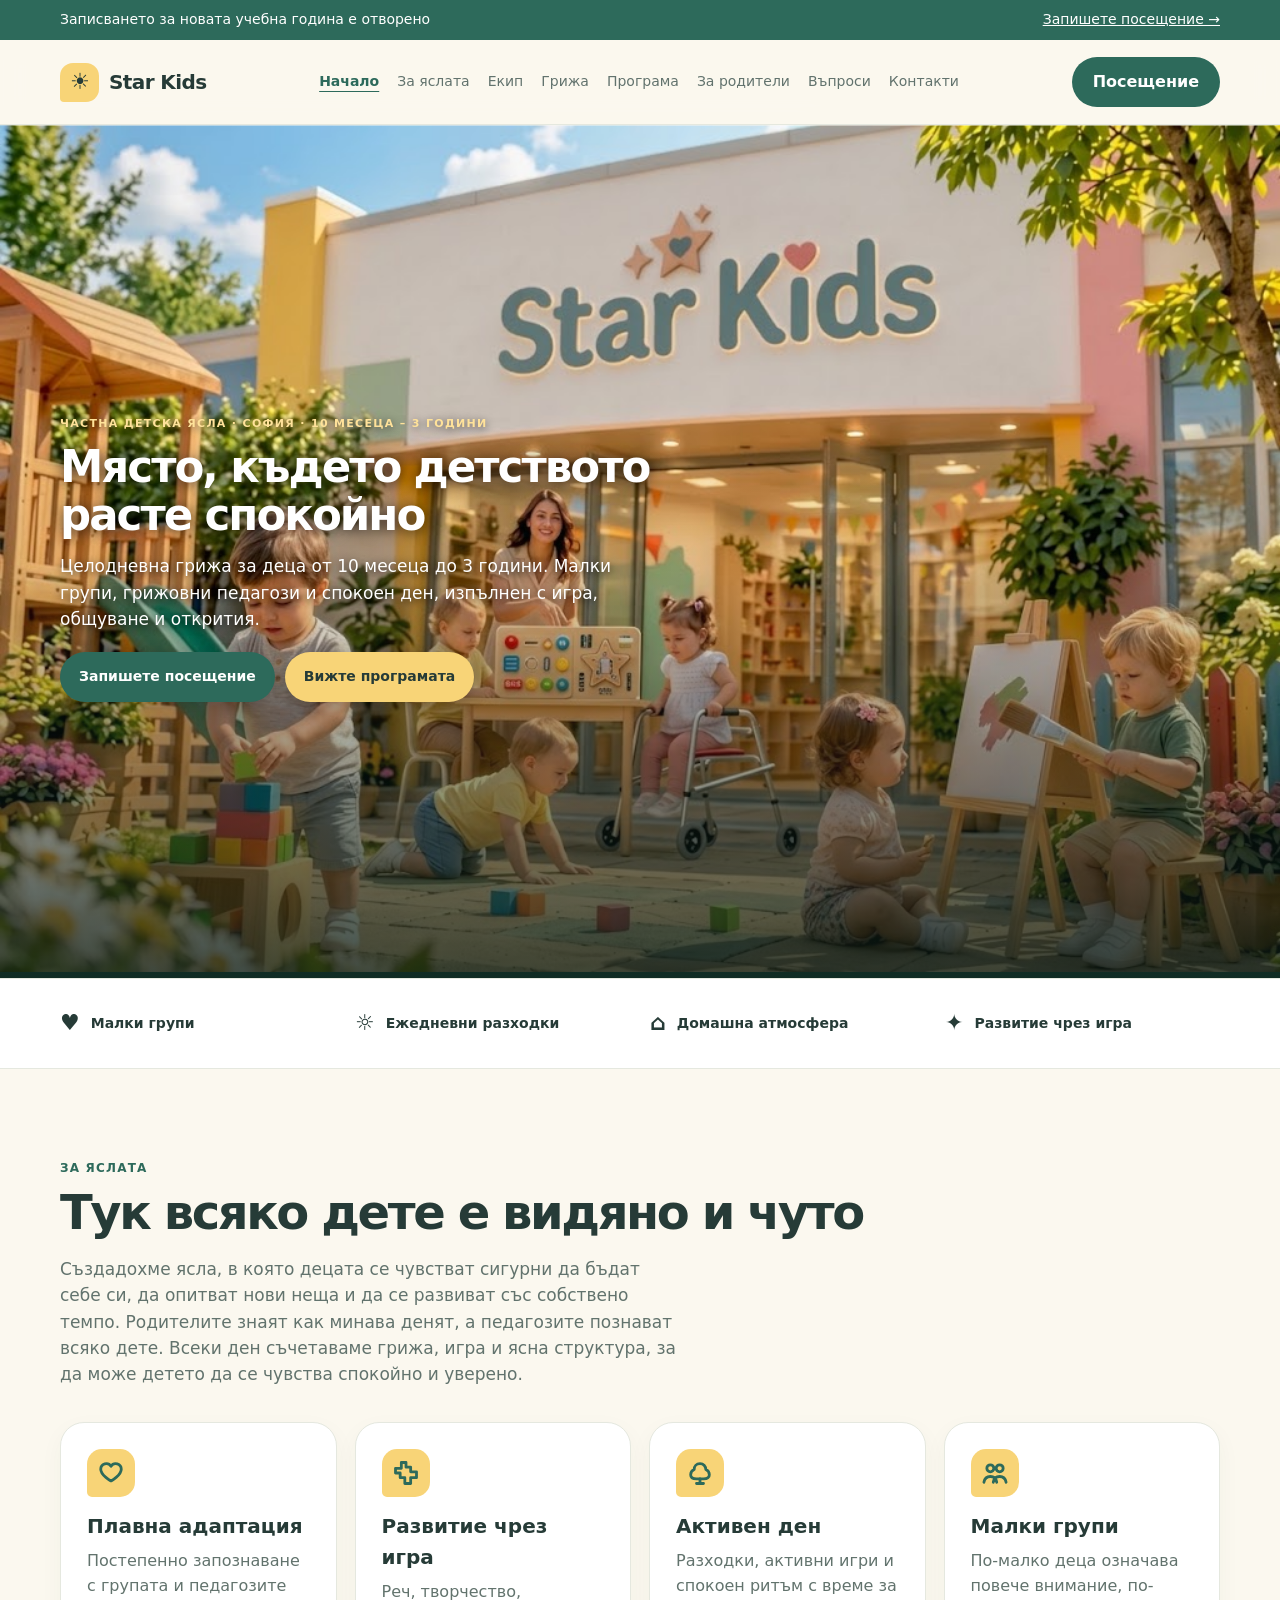
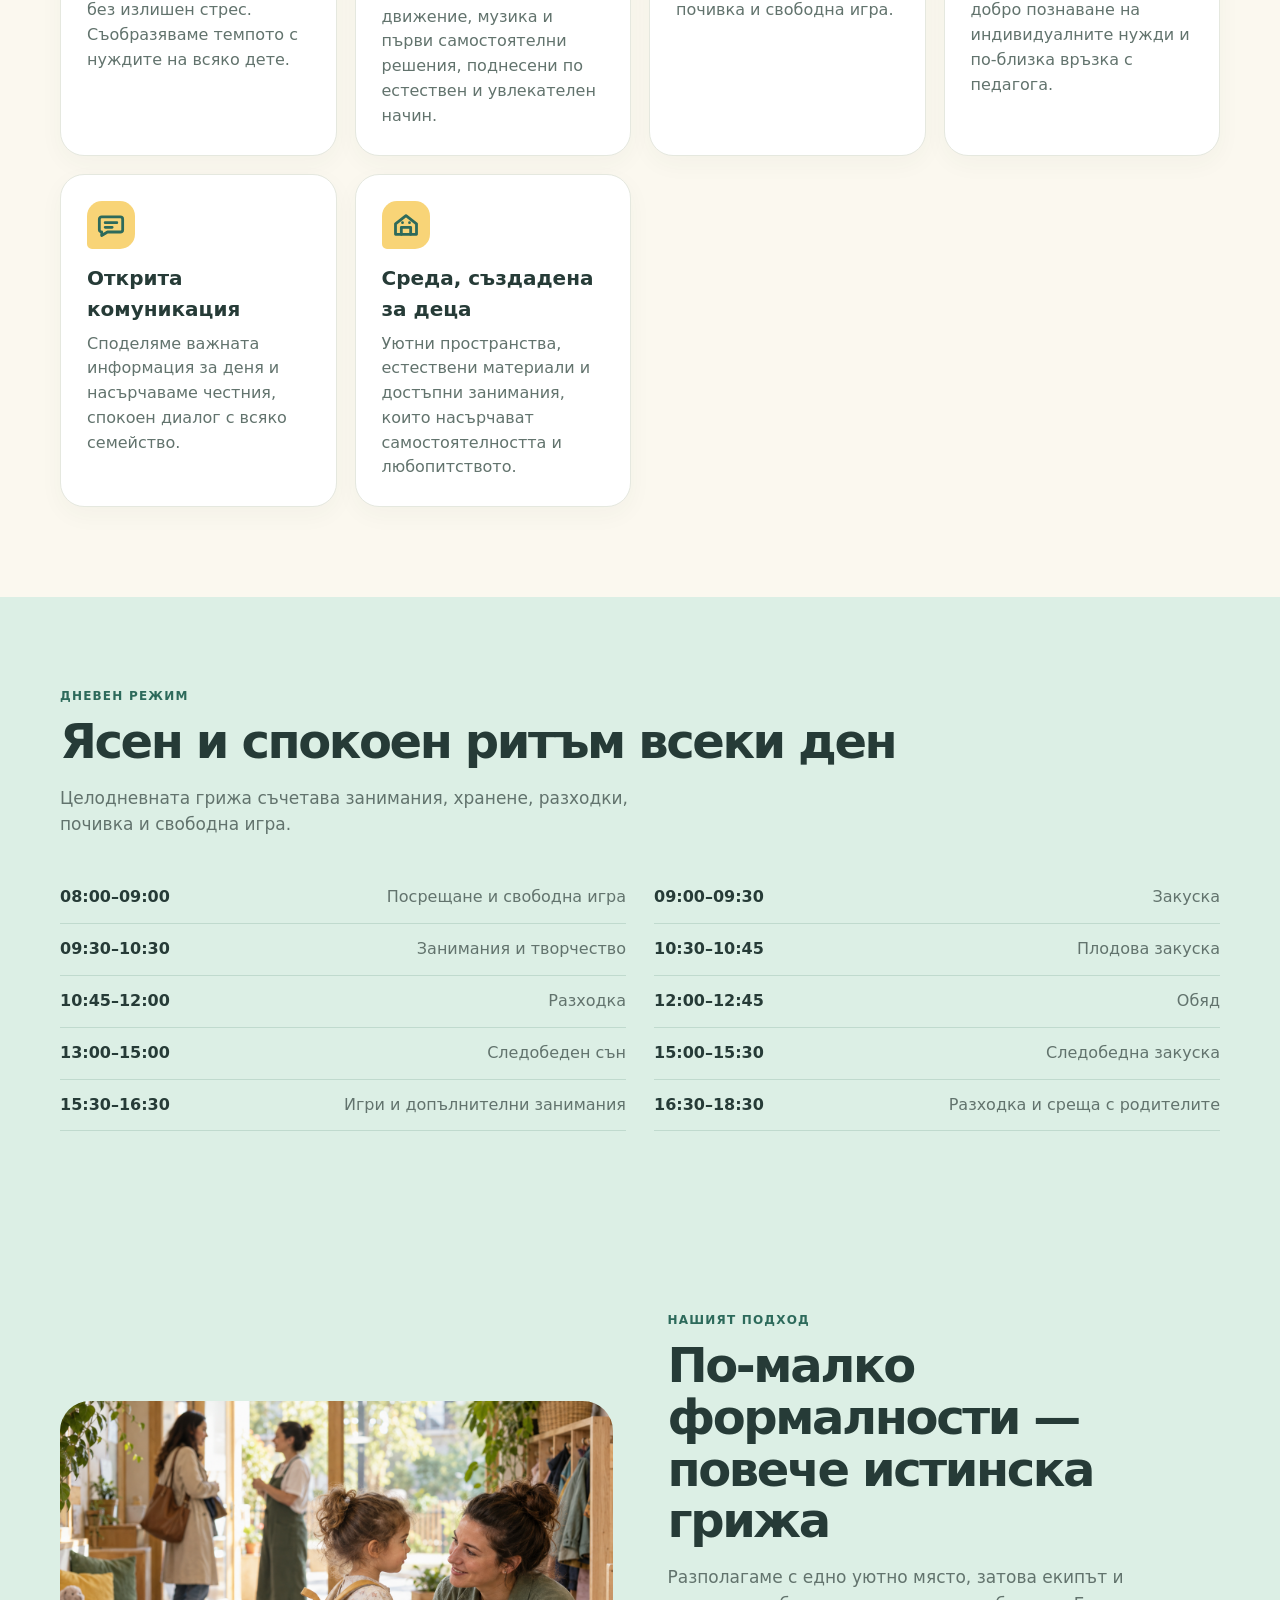
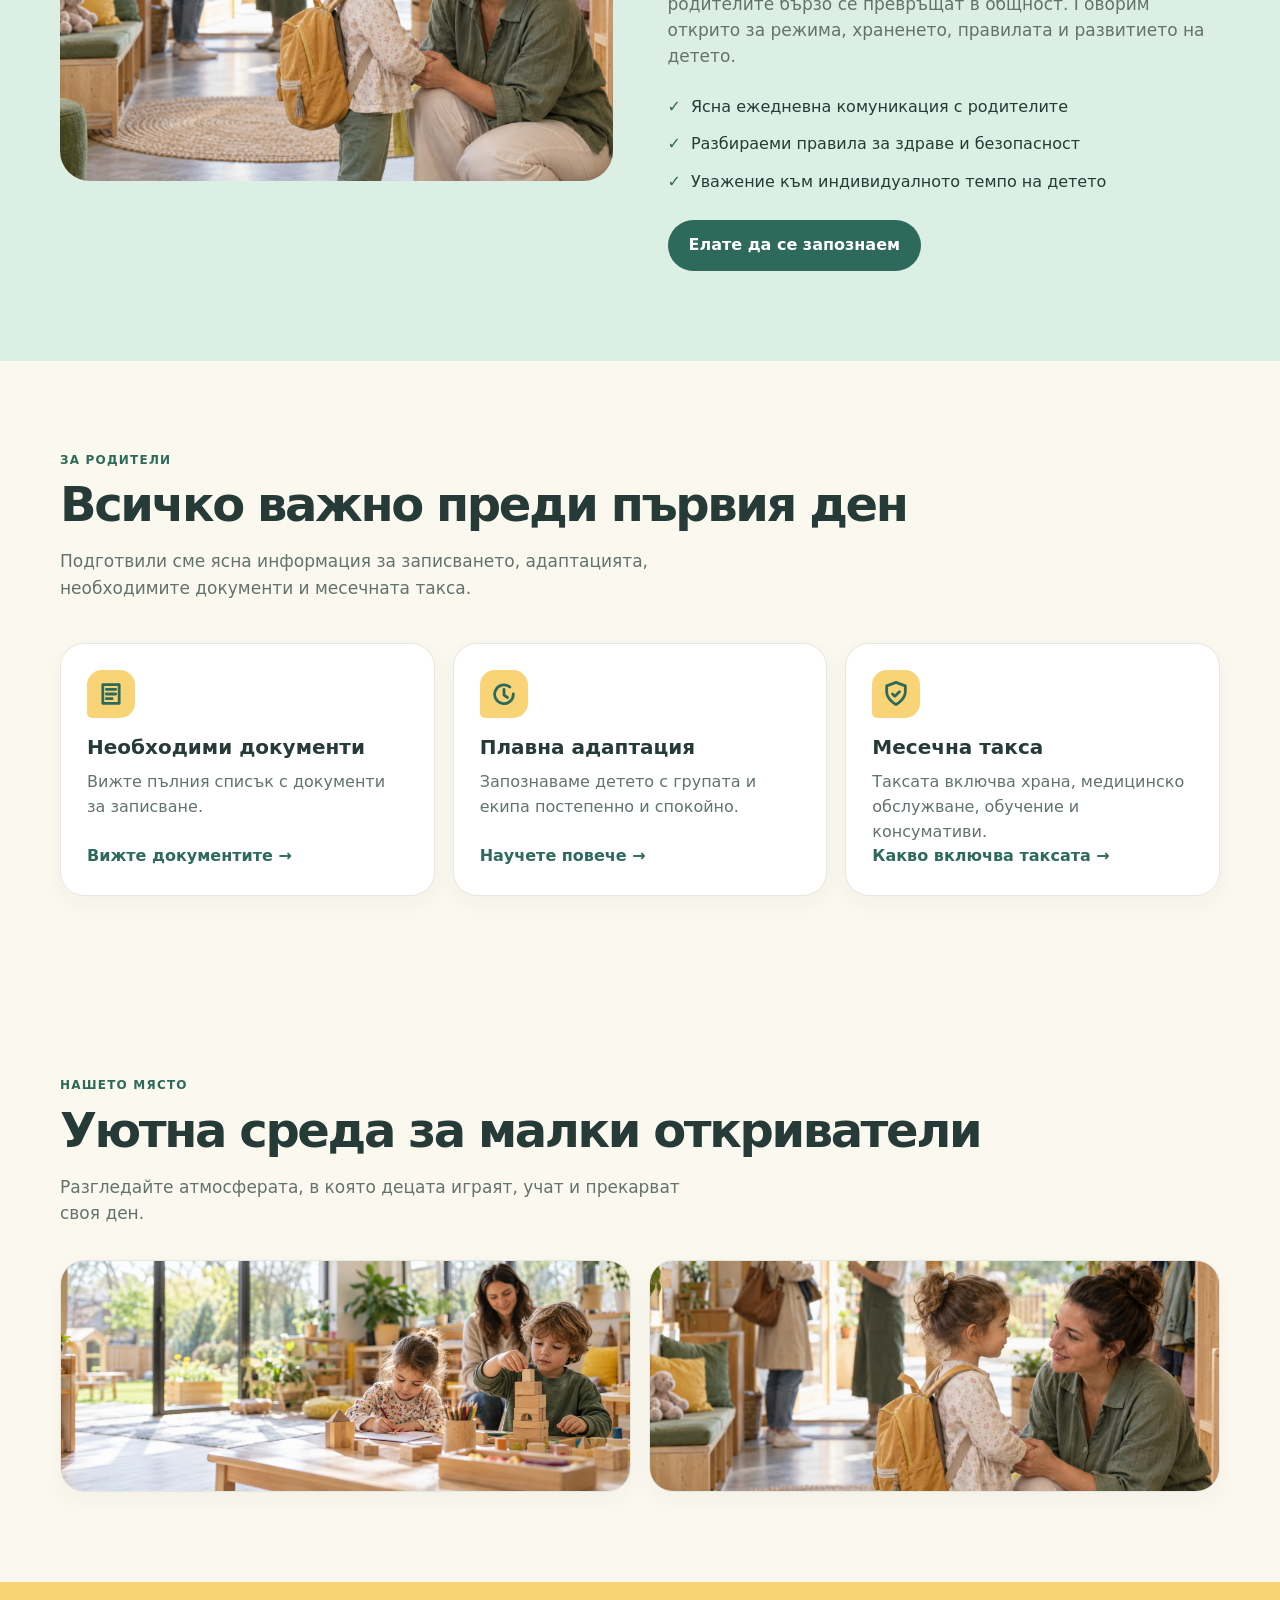
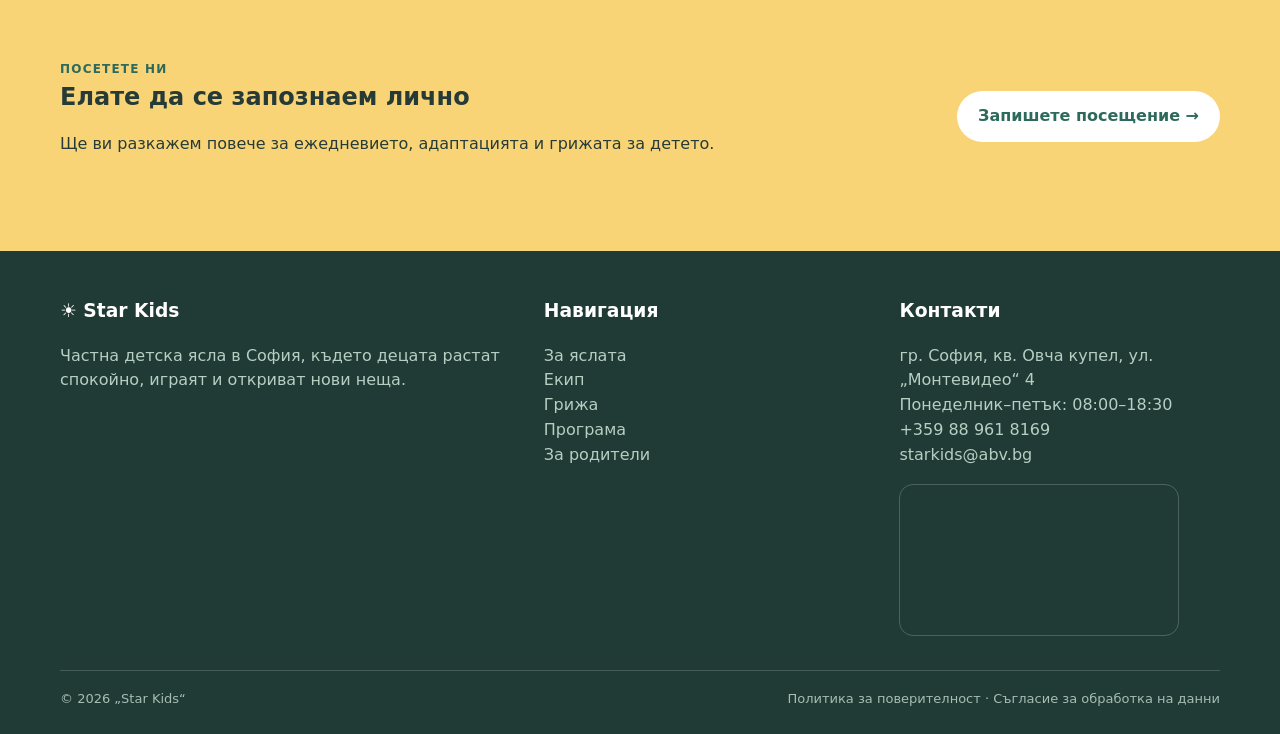
==== index.html @ 8d04a23c "Add Star Kids star favicon to all pages" ====
<!doctype html>
<html lang="bg">
<head>
  <meta charset="utf-8">
  <meta name="viewport" content="width=device-width, initial-scale=1">
  <title>Частна детска ясла „Star Kids“ в София</title>
  <meta name="description" content="Частна детска ясла в София. Малки групи, грижовни педагози и развиваща програма.">
  <style>
    :root{--ink:#263b37;--muted:#62736d;--cream:#fbf8ef;--mint:#dcefe5;--green:#2d6a5b;--yellow:#f8d477;--coral:#e9856f;--white:#fff;--line:#e5e8df;--shadow:0 18px 50px rgba(41,69,61,.12)}
    *{box-sizing:border-box}html{scroll-behavior:smooth}body{margin:0;color:var(--ink);background:var(--cream);font-family:Inter,ui-sans-serif,system-ui,-apple-system,"Segoe UI",sans-serif;line-height:1.55}a{color:inherit;text-decoration:none}.wrap{width:min(1160px,calc(100% - 40px));margin:auto}.top{background:var(--green);color:#fff;font-size:14px}.top .wrap{display:flex;justify-content:space-between;padding:9px 0}.top a{text-decoration:underline}.nav{background:rgba(251,248,239,.94);backdrop-filter:blur(12px);position:sticky;top:0;z-index:5;border-bottom:1px solid var(--line)}.navin{display:flex;align-items:center;justify-content:space-between;padding:17px 0}.brand{display:flex;align-items:center;gap:10px;font-weight:800;letter-spacing:-.03em;font-size:20px}.mark{width:39px;height:39px;border-radius:13px 13px 13px 4px;background:var(--yellow);display:grid;place-items:center;font-size:22px}.links{display:flex;gap:26px;color:var(--muted);font-size:14px}.links a:hover{color:var(--green)}.btn{display:inline-flex;align-items:center;justify-content:center;border:0;border-radius:999px;background:var(--green);color:#fff;padding:13px 21px;font-weight:700;cursor:pointer}.btn.alt{background:var(--yellow);color:var(--ink)}.btn.light{background:#fff;color:var(--green)}.hero{padding:76px 0 85px;overflow:hidden}.hero-grid{display:grid;grid-template-columns:1.03fr .97fr;align-items:center;gap:56px}.eyebrow{color:var(--green);font-weight:800;letter-spacing:.1em;text-transform:uppercase;font-size:12px}.hero h1{font-size:clamp(42px,5.6vw,72px);line-height:1.02;letter-spacing:-.065em;margin:15px 0 22px;max-width:680px}.hero p{font-size:19px;color:var(--muted);max-width:580px}.actions{display:flex;gap:12px;flex-wrap:wrap;margin-top:28px}.hero-art{min-height:440px;position:relative;border-radius:28px;background:url('assets/hero-banner-v2.png') center/cover no-repeat;box-shadow:var(--shadow);overflow:hidden}.hero-art:before,.hero-art:after,.hero-art .child,.hero-art .leaf{display:none}.trust{padding:27px 0;background:#fff;border-block:1px solid var(--line)}.trust-grid{display:grid;grid-template-columns:repeat(4,1fr);gap:20px}.trust-item{display:flex;gap:11px;align-items:center;font-weight:700;font-size:14px}.trust-item span{font-size:22px}.section{padding:90px 0}.section.mint{background:var(--mint)}.section h2{font-size:clamp(32px,4vw,48px);line-height:1.08;letter-spacing:-.05em;margin:10px 0 16px}.intro{max-width:620px;color:var(--muted);font-size:17px}.cards{display:grid;grid-template-columns:repeat(3,1fr);gap:18px;margin-top:34px}.card{background:#fff;border:1px solid var(--line);border-radius:24px;padding:26px;box-shadow:0 8px 25px rgba(41,69,61,.04)}.card h3{margin:14px 0 7px;font-size:20px}.card p{color:var(--muted);margin:0}.icon{font-size:31px}.split{display:grid;grid-template-columns:1fr 1fr;gap:55px;align-items:center}.photo{min-height:405px;border-radius:30px;background:linear-gradient(160deg,#d6eadf 0 37%,#f9db91 37% 71%,#f09a80 71%);position:relative;overflow:hidden}.photo:before{content:"";position:absolute;width:290px;height:290px;border-radius:50%;background:#fff9e6;right:-30px;top:25px}.photo:after{content:"🏡";position:absolute;font-size:150px;left:50%;top:50%;transform:translate(-50%,-45%)}.bullets{display:grid;gap:13px;margin:25px 0}.bullet{display:flex;gap:10px;align-items:flex-start}.bullet b{color:var(--green)}.day{display:grid;grid-template-columns:1fr 1fr;gap:0 28px;margin-top:35px}.dayrow{display:flex;justify-content:space-between;border-bottom:1px solid rgba(45,106,91,.16);padding:13px 0;color:var(--muted)}.dayrow b{color:var(--ink)}.quote{background:var(--green);color:#fff;border-radius:30px;padding:36px;min-height:260px;display:flex;flex-direction:column;justify-content:space-between}.quote p{font-size:24px;line-height:1.3;margin:0}.quote small{opacity:.8}.faq{display:grid;grid-template-columns:1fr 1fr;gap:0 18px;margin-top:30px}.faq details{background:#fff;border:1px solid var(--line);border-radius:14px;padding:17px 20px;margin:0 0 12px}.faq summary{font-weight:750;cursor:pointer}.cta{padding:78px 0;background:var(--yellow)}.cta-box{display:flex;justify-content:space-between;align-items:center;gap:25px}.cta h2{margin:0;max-width:650px}.footer{background:#203b35;color:#d9e7df;padding:45px 0 25px}.footgrid{display:grid;grid-template-columns:1.4fr 1fr 1fr;gap:35px}.footer h3{color:#fff;margin-top:0}.footer p{color:#b7cec3}.fine{border-top:1px solid rgba(255,255,255,.16);margin-top:34px;padding-top:18px;color:#a6bdb3;font-size:13px;display:flex;justify-content:space-between}.mobile{display:none}
    @media(max-width:820px){.links{display:none}.mobile{display:block}.top .wrap{gap:15px;flex-wrap:wrap}.hero{padding:52px 0 60px}.hero-grid,.split{grid-template-columns:1fr;gap:30px}.hero-art{min-height:330px}.child{font-size:120px}.trust-grid{grid-template-columns:1fr 1fr}.cards,.footgrid{grid-template-columns:1fr}.section{padding:65px 0}.day,.faq{grid-template-columns:1fr}.cta-box{display:block}.cta .btn{margin-top:20px}.fine{display:block}.fine span{display:block;margin-top:8px}}
    /* Full-width photographic hero: the image becomes part of the page background. */
    .hero{position:relative;min-height:610px;padding:62px 0 70px;background:url('assets/hero-banner-v3.png') center/cover no-repeat;display:flex;align-items:center}
    .hero:before{content:"";position:absolute;inset:0;background:linear-gradient(90deg,rgba(251,248,239,.96) 0%,rgba(251,248,239,.78) 38%,rgba(251,248,239,.08) 76%,rgba(251,248,239,0) 100%)}
    .hero-grid{position:relative;z-index:1;display:block;width:100%}
    .hero-grid>div:first-child{max-width:610px;padding:34px 38px;border-radius:28px;background:rgba(255,255,255,.78);box-shadow:0 18px 50px rgba(41,69,61,.12);backdrop-filter:blur(4px)}
    .hero-art{display:none}
    @media(max-width:820px){.hero{min-height:560px;padding:42px 0}.hero:before{background:linear-gradient(90deg,rgba(251,248,239,.94),rgba(251,248,239,.48))}.hero-grid>div:first-child{padding:26px 23px}.hero h1{font-size:clamp(39px,12vw,58px)}}
    .photo{background:url('assets/approach-photo-v2.png') center/cover no-repeat}
    .photo:before,.photo:after,.photo .leaf{display:none}
    .icon{width:48px;height:48px;border-radius:15px 15px 15px 5px;background:var(--yellow);display:grid;place-items:center;overflow:hidden}
    .icon svg{width:28px;height:28px;display:block;fill:none;stroke:var(--green);stroke-width:2.4;stroke-linecap:round;stroke-linejoin:round}
    img,svg{max-width:100%}html,body{overflow-x:hidden}.wrap{width:min(1160px,calc(100% - 32px))}.cards{grid-template-columns:repeat(auto-fit,minmax(235px,1fr))}.trust-grid{grid-template-columns:repeat(auto-fit,minmax(190px,1fr))}.hero-grid>div:first-child{width:100%}.dayrow{gap:18px}.dayrow span{text-align:right}.photo{min-height:380px}.parent-cards{margin-top:42px}.parent-cards .card{height:100%}
    @media(max-width:1080px){.links{gap:14px;font-size:13px}.nav .btn{padding:11px 16px}.hero-grid>div:first-child{max-width:570px}}
    @media(max-width:900px){.split{grid-template-columns:1fr;gap:34px}.photo{min-height:340px;order:0}.split>div:last-child{order:1}.hero-grid>div:first-child{max-width:620px}.day{grid-template-columns:1fr}}
    @media(max-width:700px){.navin{padding:12px 0;gap:12px}.brand{font-size:17px}.mark{width:34px;height:34px}.nav .btn{font-size:13px;padding:10px 14px}.hero{min-height:0;padding:32px 0 38px}.hero-grid>div:first-child{padding:24px 20px;border-radius:22px}.hero h1{margin:12px 0 16px}.hero p{font-size:17px}.actions{margin-top:21px}.actions .btn{width:100%}.trust{padding:20px 0}.trust-grid{grid-template-columns:1fr 1fr;gap:14px}.trust-item{font-size:13px}.section{padding:58px 0}.section h2{font-size:clamp(30px,9vw,42px)}.intro{font-size:16px}.cards{grid-template-columns:1fr}.card{padding:22px}.photo{min-height:300px}.parent-cards{margin-top:32px}.quote{padding:27px;min-height:230px}.quote p{font-size:20px}.cta{padding:55px 0}.cta-box{align-items:flex-start}.cta h2{font-size:32px}.footer{padding-top:36px}.footgrid{gap:24px}.fine{font-size:12px}}
    @media(max-width:420px){.wrap{width:min(100% - 24px,1160px)}.top{font-size:12px}.top .wrap{align-items:flex-start}.top a{white-space:nowrap}.nav .btn{font-size:12px;padding:9px 11px}.hero-grid>div:first-child{padding:21px 17px}.hero h1{font-size:40px}.trust-grid{grid-template-columns:1fr}.dayrow{display:block}.dayrow b,.dayrow span{display:block;text-align:left}.dayrow span{margin-top:3px}.photo{min-height:260px}}
  
    .navin{flex-wrap:wrap;gap:14px}.links{display:flex;flex-wrap:wrap;gap:12px 18px;justify-content:center}.links a[aria-current="page"]{color:var(--green);font-weight:800;text-decoration:underline;text-underline-offset:5px}
    .page-back{display:inline-block;margin-top:28px;color:var(--green);font-weight:700}.page-intro{padding:38px 0 0}.page-intro h1{font-size:clamp(32px,5vw,48px);margin:12px 0}.page-content>.section{padding-top:36px}.page-content>.cta{margin-top:30px}.page-content .cta h2{font-size:clamp(30px,4vw,44px);line-height:1.15}
    .hero-photo{display:block;width:100%;height:auto}.hero{background:var(--cream);min-height:0;padding:40px 0}.hero:before{display:none}.hero-grid>div:first-child{max-width:760px;padding:0;background:none;box-shadow:none;backdrop-filter:none}.hero h1{font-size:clamp(36px,5vw,60px)}
    @media(max-width:1080px){.navin .links{order:3;flex-basis:100%}}@media(max-width:700px){.links{font-size:13px;gap:10px 15px}.brand{font-size:17px}.hero{padding:28px 0}.page-content>.section{padding-top:28px}}

  
    /* Keep the photograph and introduction together in the first screen. */
    .hero{padding:24px 0 30px;min-height:0}
    .hero-grid{display:grid;grid-template-columns:1fr 1.05fr;gap:28px;align-items:center}
    .hero-grid>div:first-child{max-width:none;padding:0;order:1}
    .hero-visual{order:2;min-width:0;border-radius:24px;overflow:hidden;box-shadow:var(--shadow)}
    .hero-photo{display:block;width:100%;height:auto;max-height: min(470px,65svh);object-fit:contain;background:var(--mint)}
    .hero h1{font-size:clamp(32px,3.7vw,50px);line-height:1.08;margin:12px 0 16px;letter-spacing:-.045em}
    .hero p{font-size:17px;margin:0;line-height:1.5}.hero .actions{margin-top:20px;gap:10px}
    @media(max-width:820px){.hero{padding:16px 0 24px}.hero-grid{grid-template-columns:1fr;gap:18px}.hero-visual{order:0;border-radius:18px}.hero-grid>div:first-child{order:1;padding:0}.hero-photo{height:clamp(150px,30svh,260px);max-height:none;object-fit:contain}.hero h1{font-size:clamp(28px,5.8vw,38px);margin:9px 0 12px}.hero p{font-size:15px}.hero .eyebrow{font-size:10px}.hero .actions{margin-top:14px;flex-wrap:wrap}.hero .actions .btn{width:auto;padding:11px 15px;font-size:13px}}
    @media(max-height:700px) and (min-width:821px){.hero{padding:16px 0}.hero h1{font-size:36px}.hero-photo{max-height:55svh}}


    /* Full-screen photographic introduction with a readable glass panel. */
    .hero{position:relative;isolation:isolate;display:flex;align-items:flex-end;min-height:calc(100svh - 150px);padding:clamp(28px,5vw,64px) 0;overflow:hidden;background:var(--green)}
    .hero:before{display:block;z-index:1;pointer-events:none;background:linear-gradient(90deg,rgba(10,34,27,.42),rgba(10,34,27,.05) 65%),linear-gradient(0deg,rgba(10,34,27,.38),transparent 65%)}
    .hero-grid{position:static;display:block;width:min(1160px,calc(100% - 40px));z-index:auto}
    .hero-visual{position:absolute;inset:0;z-index:0;border-radius:0;box-shadow:none;overflow:hidden}
    .hero-photo{width:100%;height:100%;max-height:none;object-fit:cover;object-position:center 44%;background:var(--green)}
    .hero-grid>div:first-child{position:relative;z-index:2;width:min(540px,100%);max-width:540px;padding:clamp(24px,3vw,38px);border:1px solid rgba(255,255,255,.7);border-radius:28px;background:rgba(251,248,239,.94);box-shadow:0 20px 64px rgba(12,35,27,.22);backdrop-filter:blur(14px);-webkit-backdrop-filter:blur(14px)}
    .hero .eyebrow{font-size:11px;letter-spacing:.12em;color:#23594b}
    .hero h1{font-size:clamp(34px,3.9vw,52px);line-height:1.06;letter-spacing:-.045em;margin:16px 0 20px;color:#203b35}
    .hero p{font-size:17px;line-height:1.65;color:#435b52;margin:0}
    .hero .actions{display:flex;flex-wrap:wrap;gap:10px;margin-top:26px}.hero .actions .btn{width:auto;padding:14px 19px;font-size:14px;transition:transform .2s,box-shadow .2s}.hero .actions .btn:hover{transform:translateY(-2px);box-shadow:0 8px 24px rgba(24,62,47,.18)}
    .hero .btn:focus-visible{outline:3px solid #fff;outline-offset:4px}
    @media(max-width:820px){.hero{min-height:calc(100svh - 170px);padding:180px 0 24px;align-items:flex-end}.hero-grid{width:calc(100% - 32px)}.hero-photo{height:100%;max-height:none;object-fit:cover;object-position:60% center}.hero-grid>div:first-child{max-width:520px;padding:24px;border-radius:24px}.hero h1{font-size:clamp(30px,6vw,44px);margin:12px 0 16px}.hero p{font-size:16px}.hero .actions{margin-top:20px}.hero:before{background:linear-gradient(0deg,rgba(10,34,27,.48),rgba(10,34,27,.02) 75%)}}
    @media(max-width:480px){.hero{min-height:calc(100svh - 180px);padding-top:170px}.hero-grid>div:first-child{padding:22px 20px;border-radius:22px}.hero h1{font-size:32px}.hero .eyebrow{font-size:10px}.hero p{font-size:15px;line-height:1.55}.hero .actions .btn{font-size:12px;padding:12px 14px}}
    @media(prefers-reduced-motion:reduce){.hero .actions .btn{transition:none}.hero .actions .btn:hover{transform:none}}


    /* Preserve the complete photograph and remove the opaque text card. */
    .hero{aspect-ratio:1280 / 853;min-height:0;padding:0 0 clamp(22px,4vw,56px);align-items:flex-end}
    .hero-photo{object-fit:contain;object-position:center top;width:100%;height:100%;max-height:none}
    .hero:before{background:linear-gradient(0deg,rgba(8,26,20,.78) 0%,rgba(8,26,20,.42) 24%,rgba(8,26,20,.08) 48%,transparent 65%)}
    .hero-grid>div:first-child{width:min(650px,100%);max-width:650px;padding:0;border:0;border-radius:0;background:transparent;box-shadow:none;backdrop-filter:none;-webkit-backdrop-filter:none}
    .hero .eyebrow{color:#ffe29a;text-shadow:0 2px 8px rgba(0,0,0,.65)}
    .hero h1{color:#fff;font-size:clamp(30px,3.4vw,46px);line-height:1.1;margin:12px 0 14px;text-shadow:0 2px 14px rgba(0,0,0,.7)}
    .hero p{color:#fff;font-size:17px;line-height:1.55;max-width:580px;text-shadow:0 2px 8px rgba(0,0,0,.85)}
    .hero .actions{margin-top:20px}.hero .btn{box-shadow:0 3px 16px rgba(0,0,0,.2)}
    @media(max-width:820px){.hero{aspect-ratio:auto;min-height:0;display:block;padding:0;background:#173b30}.hero-visual{position:relative;inset:auto;width:100%;aspect-ratio:1280 / 853;border-radius:0}.hero-photo{object-fit:contain;object-position:center;height:100%}.hero:before{display:none}.hero-grid{display:flex;flex-direction:column;width:100%;gap:0}.hero-visual{order:0}.hero-grid>div:first-child{order:1;width:100%;max-width:none;padding:24px 24px 28px;background:linear-gradient(180deg,#214c3d,#173b30)}.hero h1{font-size:clamp(29px,5vw,40px)}.hero p{font-size:16px}}
    @media(max-width:480px){.hero{padding:0;min-height:0}.hero-grid>div:first-child{padding:22px 20px 26px;border-radius:0}.hero h1{font-size:30px}.hero p{font-size:15px}}


    /* Align parent-card links on one baseline. */
    .parent-cards .card{display:flex;flex-direction:column}
    .parent-cards .card .page-back{margin-top:auto}

    /* Lower the hero copy so the children's faces remain unobstructed. */
    .hero-grid{padding-top:clamp(34px,5vw,72px)}
    @media(max-width:820px){.hero-grid{padding-top:42px}}
    @media(max-width:480px){.hero-grid{padding-top:34px}}
</style>
  <link rel="icon" type="image/svg+xml" href="assets/favicon.svg">
</head>
<body>
  <div class="top"><div class="wrap"><span>Записването за новата учебна година е отворено</span><a href="kontakti.html">Запишете посещение →</a></div></div>
  <header class="nav"><div class="wrap navin"><a class="brand" href="index.html"><span class="mark">☀</span>Star Kids</a><nav class="links" aria-label="Основна навигация"><a href="index.html" aria-current="page">Начало</a><a href="index.html#about">За яслата</a><a href="ekip.html">Екип</a><a href="grizha.html">Грижа</a><a href="programa.html">Програма</a><a href="roditeli.html">За родители</a><a href="vaprosi.html">Въпроси</a><a href="kontakti.html">Контакти</a></nav><a class="btn" href="kontakti.html">Посещение</a></div></header>
  <main id="top"><section class="hero"><div class="wrap hero-grid"><div><div class="eyebrow">Частна детска ясла · София · 10 месеца – 3 години</div><h1>Място, където детството расте спокойно</h1><p>Целодневна грижа за деца от 10 месеца до 3 години. Малки групи, грижовни педагози и спокоен ден, изпълнен с игра, общуване и открития.</p><div class="actions"><a class="btn" href="kontakti.html">Запишете посещение</a><a class="btn alt" href="programa.html">Вижте програмата</a></div></div><div class="hero-visual"><img class="hero-photo" src="assets/hero-star-kids.png" alt="Деца пред частна детска ясла Star Kids" width="1024" height="677" fetchpriority="high"></div></div></section><section class="trust"><div class="wrap trust-grid"><div class="trust-item"><span>♥</span>Малки групи</div><div class="trust-item"><span>☼</span>Ежедневни разходки</div><div class="trust-item"><span>⌂</span>Домашна атмосфера</div><div class="trust-item"><span>✦</span>Развитие чрез игра</div></div></section><section class="section" id="about"><div class="wrap"><div class="eyebrow">За яслата</div><h2>Тук всяко дете е видяно и чуто</h2><p class="intro">Създадохме ясла, в която децата се чувстват сигурни да бъдат себе си, да опитват нови неща и да се развиват със собствено темпо. Родителите знаят как минава денят, а педагозите познават всяко дете. Всеки ден съчетаваме грижа, игра и ясна структура, за да може детето да се чувства спокойно и уверено.</p><div class="cards"><article class="card"><div class="icon"><svg viewBox="0 0 24 24" aria-hidden="true"><path d="M20.8 8.8c0 5.2-8.8 10-8.8 10s-8.8-4.8-8.8-10A4.8 4.8 0 0 1 12 6.2a4.8 4.8 0 0 1 8.8 2.6Z"/></svg></div><h3>Плавна адаптация</h3><p>Постепенно запознаване с групата и педагозите без излишен стрес. Съобразяваме темпото с нуждите на всяко дете.</p></article><article class="card"><div class="icon"><svg viewBox="0 0 24 24" aria-hidden="true"><path d="M8 3h4v4h4v4h5v5h-5v5h-5v-5H7v-4H3V8h5Z"/></svg></div><h3>Развитие чрез игра</h3><p>Реч, творчество, движение, музика и първи самостоятелни решения, поднесени по естествен и увлекателен начин.</p></article><article class="card"><div class="icon"><svg viewBox="0 0 24 24" aria-hidden="true"><path d="M12 4c-3.2 0-5 2.4-5 5a5 5 0 0 0-3 4.5C4 16 6.2 17 9 17h6c2.8 0 5-1 5-3.5A5 5 0 0 0 17 9c0-2.6-1.8-5-5-5Z"/><path d="M12 17v4M9 21h6"/></svg></div><h3>Активен ден</h3><p>Разходки, активни игри и спокоен ритъм с време за почивка и свободна игра.</p></article><article class="card"><div class="icon"><svg viewBox="0 0 24 24" aria-hidden="true"><circle cx="8" cy="8" r="3"/><circle cx="16" cy="8" r="3"/><path d="M2.5 20c.5-3 2.3-5 5.5-5s5 2 5.5 5M10.5 20c.5-3 2.3-5 5.5-5s5 2 5.5 5"/></svg></div><h3>Малки групи</h3><p>По-малко деца означава повече внимание, по-добро познаване на индивидуалните нужди и по-близка връзка с педагога.</p></article><article class="card"><div class="icon"><svg viewBox="0 0 24 24" aria-hidden="true"><path d="M4 5h16a2 2 0 0 1 2 2v9a2 2 0 0 1-2 2H9l-5 3v-3a2 2 0 0 1-2-2V7a2 2 0 0 1 2-2Z"/><path d="M7 10h10M7 14h6"/></svg></div><h3>Открита комуникация</h3><p>Споделяме важната информация за деня и насърчаваме честния, спокоен диалог с всяко семейство.</p></article><article class="card"><div class="icon"><svg viewBox="0 0 24 24" aria-hidden="true"><path d="m3 11 9-7 9 7v9H3Z"/><path d="M8 20v-6h8v6M9 10h.01M15 10h.01"/></svg></div><h3>Среда, създадена за деца</h3><p>Уютни пространства, естествени материали и достъпни занимания, които насърчават самостоятелността и любопитството.</p></article></div></div></section><section class="section mint" id="program-preview"><div class="wrap"><div class="eyebrow">Дневен режим</div><h2>Ясен и спокоен ритъм всеки ден</h2><p class="intro">Целодневната грижа съчетава занимания, хранене, разходки, почивка и свободна игра.</p><div class="day">
<div class="dayrow"><b>08:00–09:00</b><span>Посрещане и свободна игра</span></div>
<div class="dayrow"><b>09:00–09:30</b><span>Закуска</span></div>
<div class="dayrow"><b>09:30–10:30</b><span>Занимания и творчество</span></div>
<div class="dayrow"><b>10:30–10:45</b><span>Плодова закуска</span></div>
<div class="dayrow"><b>10:45–12:00</b><span>Разходка</span></div>
<div class="dayrow"><b>12:00–12:45</b><span>Обяд</span></div>
<div class="dayrow"><b>13:00–15:00</b><span>Следобеден сън</span></div>
<div class="dayrow"><b>15:00–15:30</b><span>Следобедна закуска</span></div>
<div class="dayrow"><b>15:30–16:30</b><span>Игри и допълнителни занимания</span></div>
<div class="dayrow"><b>16:30–18:30</b><span>Разходка и среща с родителите</span></div>
</div></div></section><section class="section mint"><div class="wrap split"><div class="photo"><span class="leaf l1">🌼</span><span class="leaf l2">🍃</span></div><div><div class="eyebrow">Нашият подход</div><h2>По-малко формалности — повече истинска грижа</h2><p class="intro">Разполагаме с едно уютно място, затова екипът и родителите бързо се превръщат в общност. Говорим открито за режима, храненето, правилата и развитието на детето.</p><div class="bullets"><div class="bullet"><b>✓</b><span>Ясна ежедневна комуникация с родителите</span></div><div class="bullet"><b>✓</b><span>Разбираеми правила за здраве и безопасност</span></div><div class="bullet"><b>✓</b><span>Уважение към индивидуалното темпо на детето</span></div></div><a class="btn" href="kontakti.html">Елате да се запознаем</a></div></div></section><section class="section" id="parents-preview"><div class="wrap"><div class="eyebrow">За родители</div><h2>Всичко важно преди първия ден</h2><p class="intro">Подготвили сме ясна информация за записването, адаптацията, необходимите документи и месечната такса.</p><div class="cards parent-cards">
<article class="card"><div class="icon"><svg viewBox="0 0 24 24" aria-hidden="true"><path d="M5 4h14v16H5Z"/><path d="M8 8h8M8 12h8M8 16h5"/></svg></div><h3>Необходими документи</h3><p>Вижте пълния списък с документи за записване.</p><a class="page-back" href="roditeli.html">Вижте документите →</a></article>
<article class="card"><div class="icon"><svg viewBox="0 0 24 24" aria-hidden="true"><path d="M20 12a8 8 0 1 1-3-6"/><path d="M12 8v5l3 2"/></svg></div><h3>Плавна адаптация</h3><p>Запознаваме детето с групата и екипа постепенно и спокойно.</p><a class="page-back" href="grizha.html">Научете повече →</a></article>
<article class="card"><div class="icon"><svg viewBox="0 0 24 24" aria-hidden="true"><path d="M12 21s8-4.5 8-11V5l-8-3-8 3v5c0 6.5 8 11 8 11Z"/><path d="M9 12l2 2 4-4"/></svg></div><h3>Месечна такса</h3><p>Таксата включва храна, медицинско обслужване, обучение и консумативи.</p><a class="page-back" href="roditeli.html">Какво включва таксата →</a></article>
</div></div></section><section class="section" id="photos"><div class="wrap"><div class="eyebrow">Нашето място</div><h2>Уютна среда за малки откриватели</h2><p class="intro">Разгледайте атмосферата, в която децата играят, учат и прекарват своя ден.</p><div class="cards">
<article class="card" style="padding:0;overflow:hidden"><img src="assets/hero-banner-v3.png" alt="Среда и деца в частна детска ясла „Star Kids“" style="display:block;width:100%;height:230px;object-fit:cover"></article>
<article class="card" style="padding:0;overflow:hidden"><img src="assets/approach-photo-v2.png" alt="Уютна среда в частна детска ясла „Star Kids“" style="display:block;width:100%;height:230px;object-fit:cover"></article></div></div></section><section class="cta" id="contact-preview"><div class="wrap cta-box"><div><div class="eyebrow">Посетете ни</div><h2>Елате да се запознаем лично</h2><p>Ще ви разкажем повече за ежедневието, адаптацията и грижата за детето.</p></div><a class="btn light" href="kontakti.html">Запишете посещение →</a></div></section></main>
  <footer class="footer"><div class="wrap footgrid"><div><h3>☀ Star Kids</h3><p>Частна детска ясла в София, където децата растат спокойно, играят и откриват нови неща.</p></div><div><h3>Навигация</h3><p><a href="index.html#about">За яслата</a><br><a href="ekip.html">Екип</a><br><a href="grizha.html">Грижа</a><br><a href="programa.html">Програма</a><br><a href="roditeli.html">За родители</a></p></div><div><h3>Контакти</h3><p>гр. София, кв. Овча купел, ул. „Монтевидео“ 4<br>Понеделник–петък: 08:00–18:30<br><a href="tel:+359889618169">+359 88 961 8169</a><br><a href="mailto:starkids@abv.bg">starkids@abv.bg</a></p><div class="mini-map" style="margin-top:14px;overflow:hidden;border-radius:14px;border:1px solid rgba(255,255,255,.2);max-width:280px"><iframe title="Карта на Частна детска ясла „Star Kids“" src="https://www.google.com/maps?q=%D1%83%D0%BB.%20%D0%9C%D0%BE%D0%BD%D1%82%D0%B5%D0%B2%D0%B8%D0%B4%D0%B5%D0%BE%204%2C%20%D0%A1%D0%BE%D1%84%D0%B8%D1%8F&output=embed" width="100%" height="150" style="display:block;border:0" loading="lazy" referrerpolicy="no-referrer-when-downgrade"></iframe></div></div></div><div class="wrap fine"><span>© 2026 „Star Kids“</span><span>Политика за поверителност · Съгласие за обработка на данни</span></div></footer>
</body>
</html>
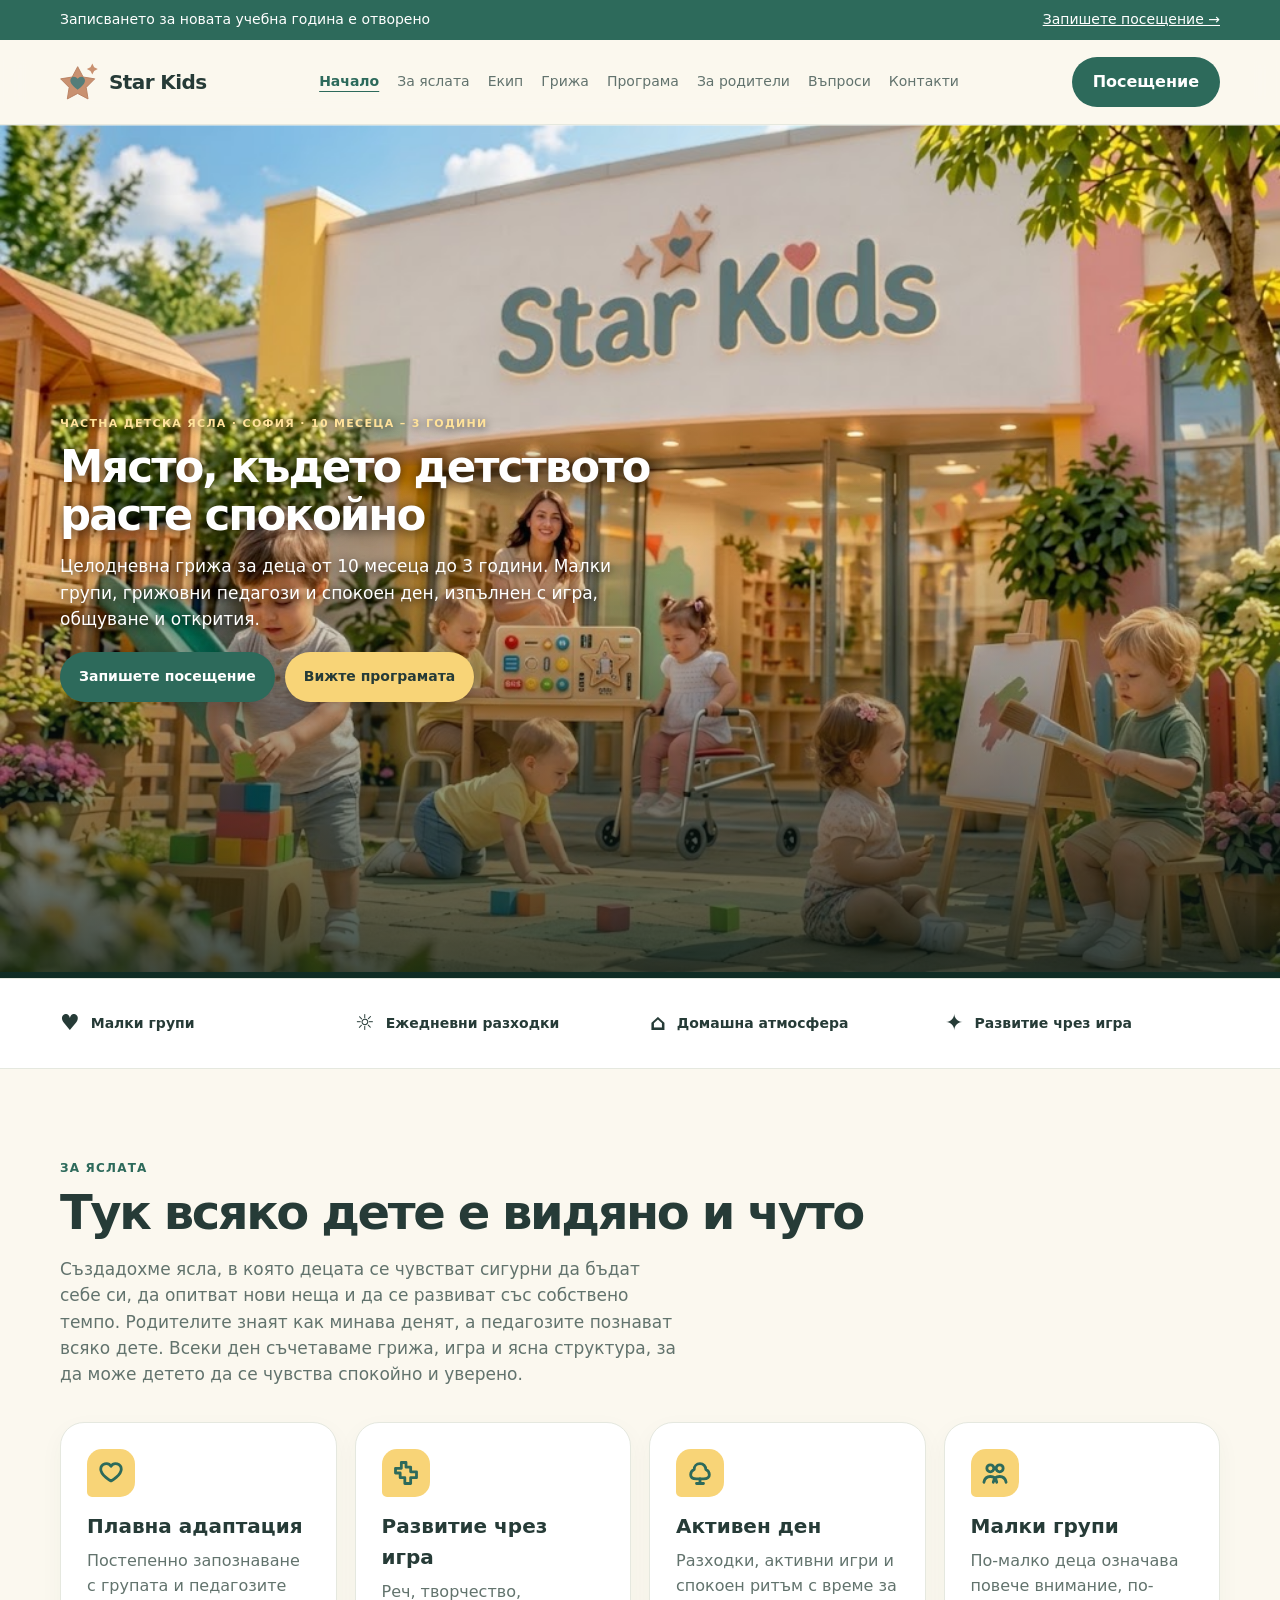
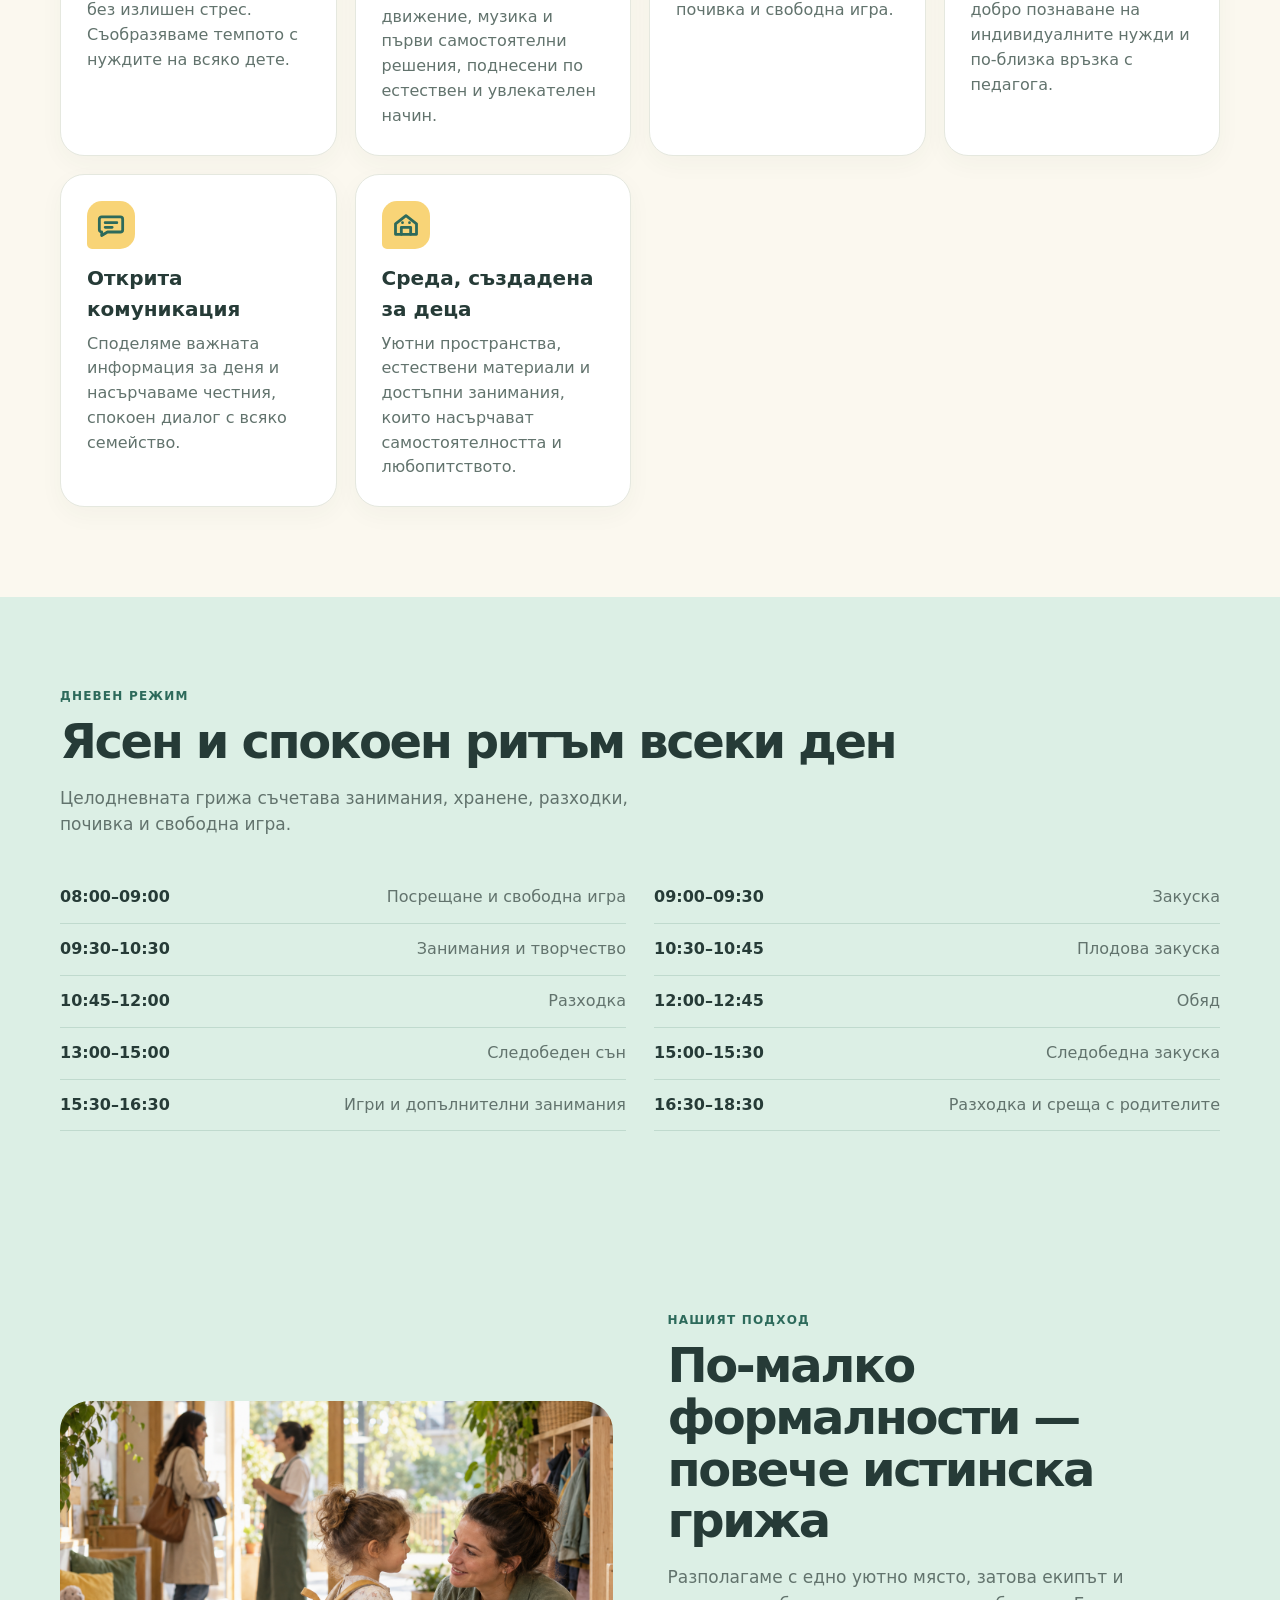
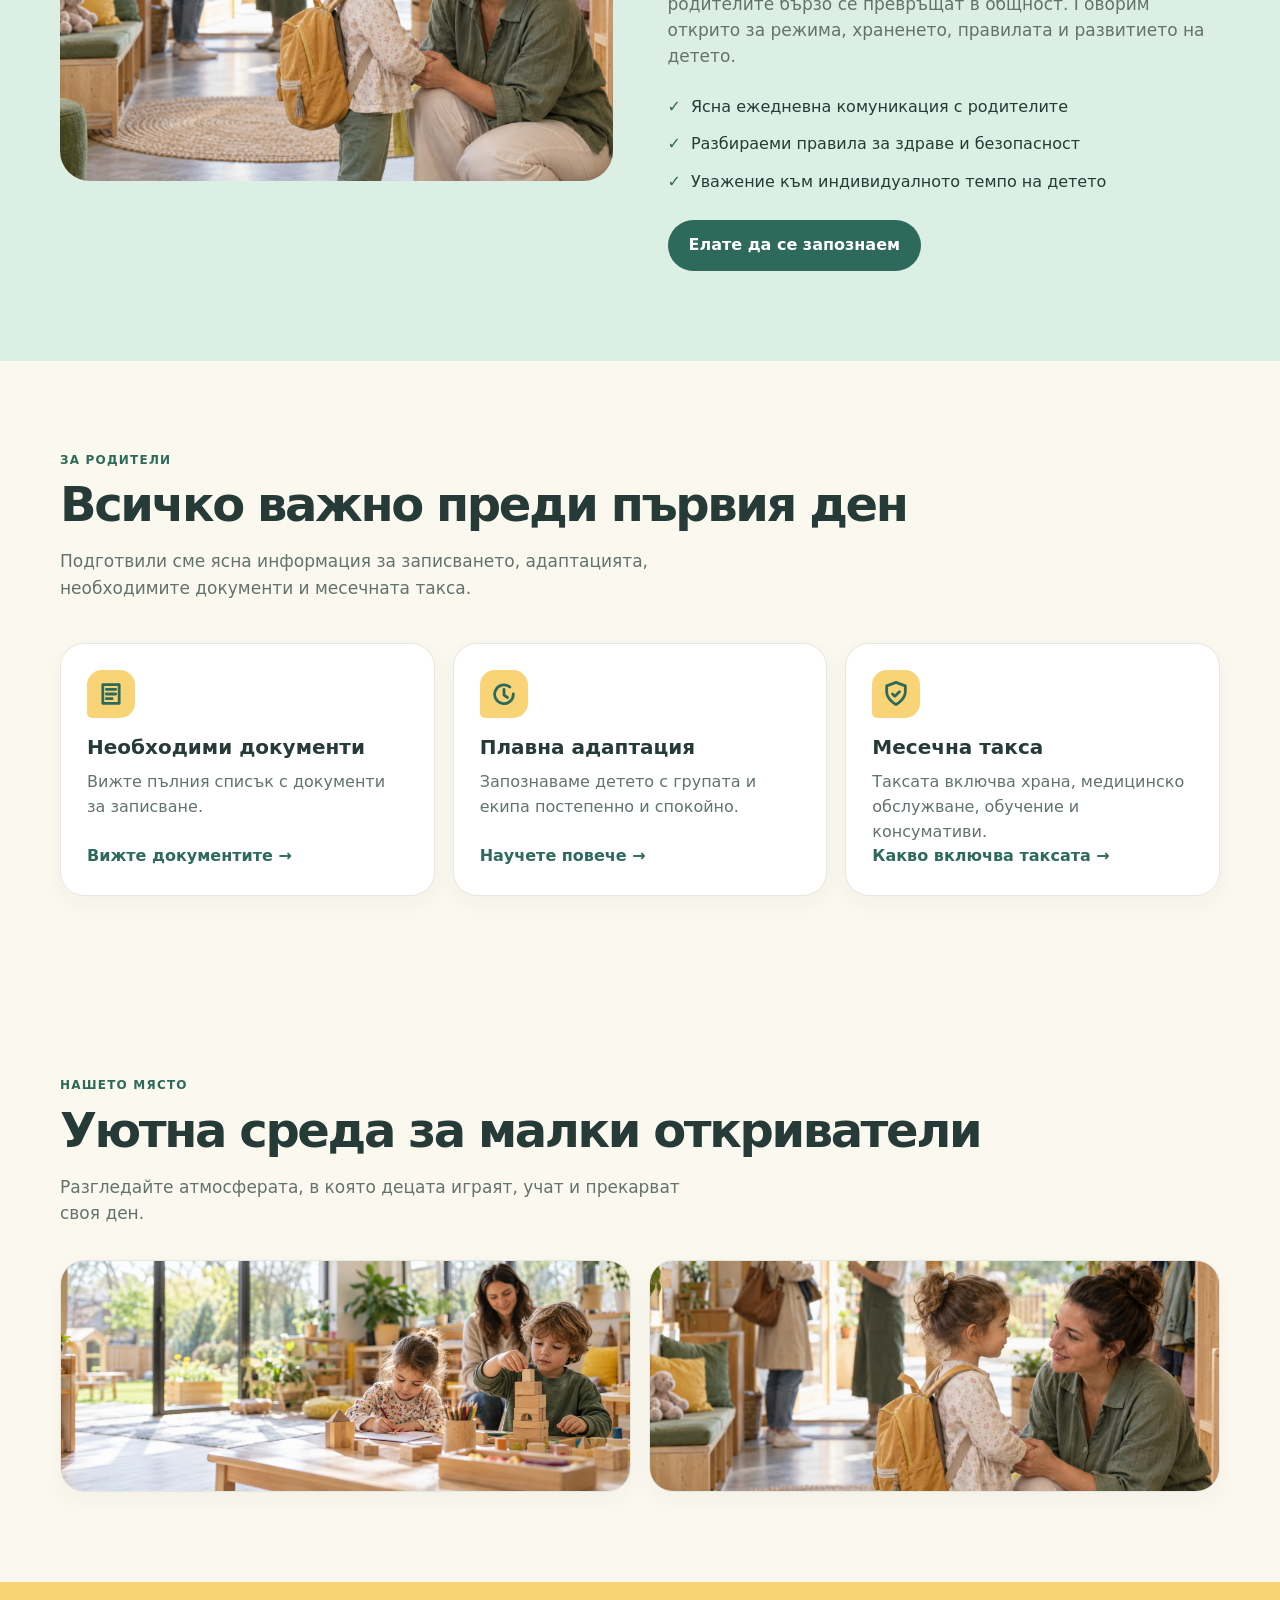
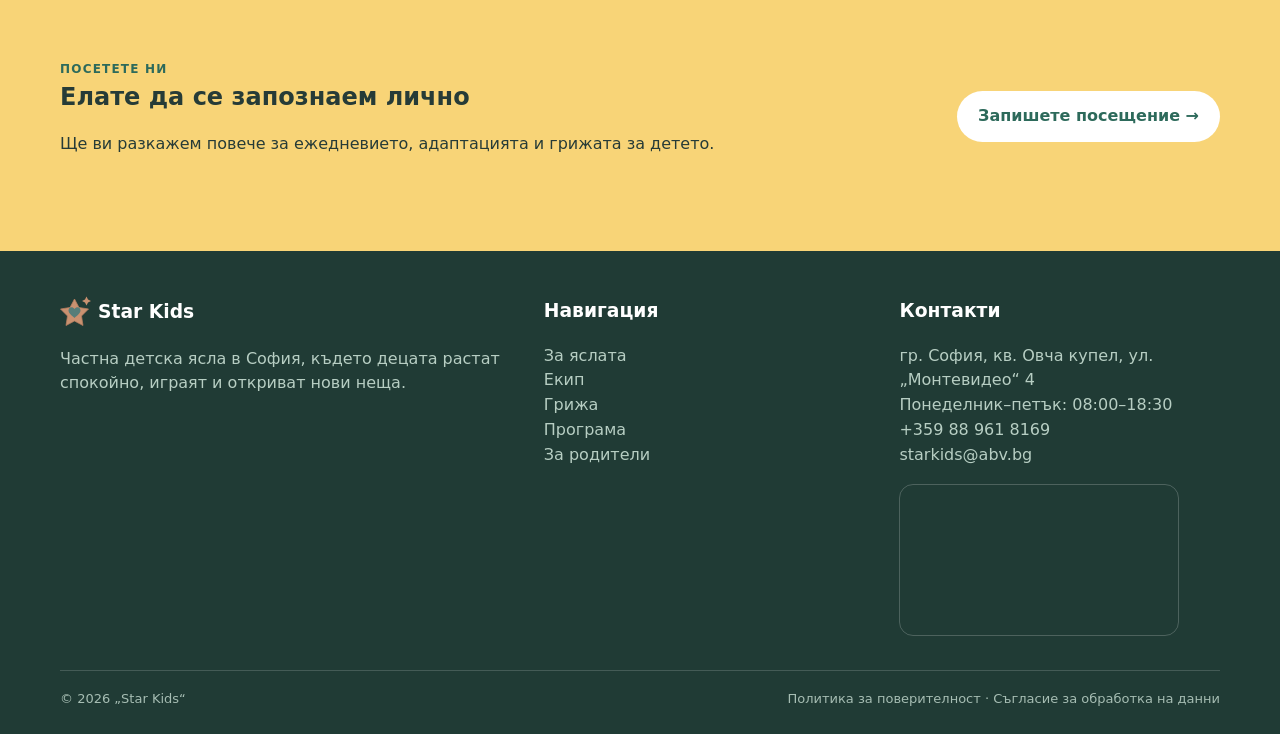
==== commit 9978bd0f: "Use peach star with teal heart for site branding and favicon" ====
--- a/index.html
+++ b/index.html
@@ -7,7 +7,7 @@
   <meta name="description" content="Частна детска ясла в София. Малки групи, грижовни педагози и развиваща програма.">
   <style>
     :root{--ink:#263b37;--muted:#62736d;--cream:#fbf8ef;--mint:#dcefe5;--green:#2d6a5b;--yellow:#f8d477;--coral:#e9856f;--white:#fff;--line:#e5e8df;--shadow:0 18px 50px rgba(41,69,61,.12)}
-    *{box-sizing:border-box}html{scroll-behavior:smooth}body{margin:0;color:var(--ink);background:var(--cream);font-family:Inter,ui-sans-serif,system-ui,-apple-system,"Segoe UI",sans-serif;line-height:1.55}a{color:inherit;text-decoration:none}.wrap{width:min(1160px,calc(100% - 40px));margin:auto}.top{background:var(--green);color:#fff;font-size:14px}.top .wrap{display:flex;justify-content:space-between;padding:9px 0}.top a{text-decoration:underline}.nav{background:rgba(251,248,239,.94);backdrop-filter:blur(12px);position:sticky;top:0;z-index:5;border-bottom:1px solid var(--line)}.navin{display:flex;align-items:center;justify-content:space-between;padding:17px 0}.brand{display:flex;align-items:center;gap:10px;font-weight:800;letter-spacing:-.03em;font-size:20px}.mark{width:39px;height:39px;border-radius:13px 13px 13px 4px;background:var(--yellow);display:grid;place-items:center;font-size:22px}.links{display:flex;gap:26px;color:var(--muted);font-size:14px}.links a:hover{color:var(--green)}.btn{display:inline-flex;align-items:center;justify-content:center;border:0;border-radius:999px;background:var(--green);color:#fff;padding:13px 21px;font-weight:700;cursor:pointer}.btn.alt{background:var(--yellow);color:var(--ink)}.btn.light{background:#fff;color:var(--green)}.hero{padding:76px 0 85px;overflow:hidden}.hero-grid{display:grid;grid-template-columns:1.03fr .97fr;align-items:center;gap:56px}.eyebrow{color:var(--green);font-weight:800;letter-spacing:.1em;text-transform:uppercase;font-size:12px}.hero h1{font-size:clamp(42px,5.6vw,72px);line-height:1.02;letter-spacing:-.065em;margin:15px 0 22px;max-width:680px}.hero p{font-size:19px;color:var(--muted);max-width:580px}.actions{display:flex;gap:12px;flex-wrap:wrap;margin-top:28px}.hero-art{min-height:440px;position:relative;border-radius:28px;background:url('assets/hero-banner-v2.png') center/cover no-repeat;box-shadow:var(--shadow);overflow:hidden}.hero-art:before,.hero-art:after,.hero-art .child,.hero-art .leaf{display:none}.trust{padding:27px 0;background:#fff;border-block:1px solid var(--line)}.trust-grid{display:grid;grid-template-columns:repeat(4,1fr);gap:20px}.trust-item{display:flex;gap:11px;align-items:center;font-weight:700;font-size:14px}.trust-item span{font-size:22px}.section{padding:90px 0}.section.mint{background:var(--mint)}.section h2{font-size:clamp(32px,4vw,48px);line-height:1.08;letter-spacing:-.05em;margin:10px 0 16px}.intro{max-width:620px;color:var(--muted);font-size:17px}.cards{display:grid;grid-template-columns:repeat(3,1fr);gap:18px;margin-top:34px}.card{background:#fff;border:1px solid var(--line);border-radius:24px;padding:26px;box-shadow:0 8px 25px rgba(41,69,61,.04)}.card h3{margin:14px 0 7px;font-size:20px}.card p{color:var(--muted);margin:0}.icon{font-size:31px}.split{display:grid;grid-template-columns:1fr 1fr;gap:55px;align-items:center}.photo{min-height:405px;border-radius:30px;background:linear-gradient(160deg,#d6eadf 0 37%,#f9db91 37% 71%,#f09a80 71%);position:relative;overflow:hidden}.photo:before{content:"";position:absolute;width:290px;height:290px;border-radius:50%;background:#fff9e6;right:-30px;top:25px}.photo:after{content:"🏡";position:absolute;font-size:150px;left:50%;top:50%;transform:translate(-50%,-45%)}.bullets{display:grid;gap:13px;margin:25px 0}.bullet{display:flex;gap:10px;align-items:flex-start}.bullet b{color:var(--green)}.day{display:grid;grid-template-columns:1fr 1fr;gap:0 28px;margin-top:35px}.dayrow{display:flex;justify-content:space-between;border-bottom:1px solid rgba(45,106,91,.16);padding:13px 0;color:var(--muted)}.dayrow b{color:var(--ink)}.quote{background:var(--green);color:#fff;border-radius:30px;padding:36px;min-height:260px;display:flex;flex-direction:column;justify-content:space-between}.quote p{font-size:24px;line-height:1.3;margin:0}.quote small{opacity:.8}.faq{display:grid;grid-template-columns:1fr 1fr;gap:0 18px;margin-top:30px}.faq details{background:#fff;border:1px solid var(--line);border-radius:14px;padding:17px 20px;margin:0 0 12px}.faq summary{font-weight:750;cursor:pointer}.cta{padding:78px 0;background:var(--yellow)}.cta-box{display:flex;justify-content:space-between;align-items:center;gap:25px}.cta h2{margin:0;max-width:650px}.footer{background:#203b35;color:#d9e7df;padding:45px 0 25px}.footgrid{display:grid;grid-template-columns:1.4fr 1fr 1fr;gap:35px}.footer h3{color:#fff;margin-top:0}.footer p{color:#b7cec3}.fine{border-top:1px solid rgba(255,255,255,.16);margin-top:34px;padding-top:18px;color:#a6bdb3;font-size:13px;display:flex;justify-content:space-between}.mobile{display:none}
+    *{box-sizing:border-box}html{scroll-behavior:smooth}body{margin:0;color:var(--ink);background:var(--cream);font-family:Inter,ui-sans-serif,system-ui,-apple-system,"Segoe UI",sans-serif;line-height:1.55}a{color:inherit;text-decoration:none}.wrap{width:min(1160px,calc(100% - 40px));margin:auto}.top{background:var(--green);color:#fff;font-size:14px}.top .wrap{display:flex;justify-content:space-between;padding:9px 0}.top a{text-decoration:underline}.nav{background:rgba(251,248,239,.94);backdrop-filter:blur(12px);position:sticky;top:0;z-index:5;border-bottom:1px solid var(--line)}.navin{display:flex;align-items:center;justify-content:space-between;padding:17px 0}.brand{display:flex;align-items:center;gap:10px;font-weight:800;letter-spacing:-.03em;font-size:20px}.mark{width:39px;height:39px;border-radius:13px 13px 13px 4px;background:transparent;display:grid;place-items:center;font-size:22px}.links{display:flex;gap:26px;color:var(--muted);font-size:14px}.links a:hover{color:var(--green)}.btn{display:inline-flex;align-items:center;justify-content:center;border:0;border-radius:999px;background:var(--green);color:#fff;padding:13px 21px;font-weight:700;cursor:pointer}.btn.alt{background:var(--yellow);color:var(--ink)}.btn.light{background:#fff;color:var(--green)}.hero{padding:76px 0 85px;overflow:hidden}.hero-grid{display:grid;grid-template-columns:1.03fr .97fr;align-items:center;gap:56px}.eyebrow{color:var(--green);font-weight:800;letter-spacing:.1em;text-transform:uppercase;font-size:12px}.hero h1{font-size:clamp(42px,5.6vw,72px);line-height:1.02;letter-spacing:-.065em;margin:15px 0 22px;max-width:680px}.hero p{font-size:19px;color:var(--muted);max-width:580px}.actions{display:flex;gap:12px;flex-wrap:wrap;margin-top:28px}.hero-art{min-height:440px;position:relative;border-radius:28px;background:url('assets/hero-banner-v2.png') center/cover no-repeat;box-shadow:var(--shadow);overflow:hidden}.hero-art:before,.hero-art:after,.hero-art .child,.hero-art .leaf{display:none}.trust{padding:27px 0;background:#fff;border-block:1px solid var(--line)}.trust-grid{display:grid;grid-template-columns:repeat(4,1fr);gap:20px}.trust-item{display:flex;gap:11px;align-items:center;font-weight:700;font-size:14px}.trust-item span{font-size:22px}.section{padding:90px 0}.section.mint{background:var(--mint)}.section h2{font-size:clamp(32px,4vw,48px);line-height:1.08;letter-spacing:-.05em;margin:10px 0 16px}.intro{max-width:620px;color:var(--muted);font-size:17px}.cards{display:grid;grid-template-columns:repeat(3,1fr);gap:18px;margin-top:34px}.card{background:#fff;border:1px solid var(--line);border-radius:24px;padding:26px;box-shadow:0 8px 25px rgba(41,69,61,.04)}.card h3{margin:14px 0 7px;font-size:20px}.card p{color:var(--muted);margin:0}.icon{font-size:31px}.split{display:grid;grid-template-columns:1fr 1fr;gap:55px;align-items:center}.photo{min-height:405px;border-radius:30px;background:linear-gradient(160deg,#d6eadf 0 37%,#f9db91 37% 71%,#f09a80 71%);position:relative;overflow:hidden}.photo:before{content:"";position:absolute;width:290px;height:290px;border-radius:50%;background:#fff9e6;right:-30px;top:25px}.photo:after{content:"🏡";position:absolute;font-size:150px;left:50%;top:50%;transform:translate(-50%,-45%)}.bullets{display:grid;gap:13px;margin:25px 0}.bullet{display:flex;gap:10px;align-items:flex-start}.bullet b{color:var(--green)}.day{display:grid;grid-template-columns:1fr 1fr;gap:0 28px;margin-top:35px}.dayrow{display:flex;justify-content:space-between;border-bottom:1px solid rgba(45,106,91,.16);padding:13px 0;color:var(--muted)}.dayrow b{color:var(--ink)}.quote{background:var(--green);color:#fff;border-radius:30px;padding:36px;min-height:260px;display:flex;flex-direction:column;justify-content:space-between}.quote p{font-size:24px;line-height:1.3;margin:0}.quote small{opacity:.8}.faq{display:grid;grid-template-columns:1fr 1fr;gap:0 18px;margin-top:30px}.faq details{background:#fff;border:1px solid var(--line);border-radius:14px;padding:17px 20px;margin:0 0 12px}.faq summary{font-weight:750;cursor:pointer}.cta{padding:78px 0;background:var(--yellow)}.cta-box{display:flex;justify-content:space-between;align-items:center;gap:25px}.cta h2{margin:0;max-width:650px}.footer{background:#203b35;color:#d9e7df;padding:45px 0 25px}.footgrid{display:grid;grid-template-columns:1.4fr 1fr 1fr;gap:35px}.footer h3{color:#fff;margin-top:0}.footer p{color:#b7cec3}.fine{border-top:1px solid rgba(255,255,255,.16);margin-top:34px;padding-top:18px;color:#a6bdb3;font-size:13px;display:flex;justify-content:space-between}.mobile{display:none}
     @media(max-width:820px){.links{display:none}.mobile{display:block}.top .wrap{gap:15px;flex-wrap:wrap}.hero{padding:52px 0 60px}.hero-grid,.split{grid-template-columns:1fr;gap:30px}.hero-art{min-height:330px}.child{font-size:120px}.trust-grid{grid-template-columns:1fr 1fr}.cards,.footgrid{grid-template-columns:1fr}.section{padding:65px 0}.day,.faq{grid-template-columns:1fr}.cta-box{display:block}.cta .btn{margin-top:20px}.fine{display:block}.fine span{display:block;margin-top:8px}}
     /* Full-width photographic hero: the image becomes part of the page background. */
     .hero{position:relative;min-height:610px;padding:62px 0 70px;background:url('assets/hero-banner-v3.png') center/cover no-repeat;display:flex;align-items:center}
@@ -83,11 +83,11 @@
     @media(max-width:820px){.hero-grid{padding-top:42px}}
     @media(max-width:480px){.hero-grid{padding-top:34px}}
 </style>
-  <link rel="icon" type="image/svg+xml" href="assets/favicon.svg">
+  <link rel="icon" type="image/svg+xml" href="assets/favicon.svg?v=2">
 </head>
 <body>
   <div class="top"><div class="wrap"><span>Записването за новата учебна година е отворено</span><a href="kontakti.html">Запишете посещение →</a></div></div>
-  <header class="nav"><div class="wrap navin"><a class="brand" href="index.html"><span class="mark">☀</span>Star Kids</a><nav class="links" aria-label="Основна навигация"><a href="index.html" aria-current="page">Начало</a><a href="index.html#about">За яслата</a><a href="ekip.html">Екип</a><a href="grizha.html">Грижа</a><a href="programa.html">Програма</a><a href="roditeli.html">За родители</a><a href="vaprosi.html">Въпроси</a><a href="kontakti.html">Контакти</a></nav><a class="btn" href="kontakti.html">Посещение</a></div></header>
+  <header class="nav"><div class="wrap navin"><a class="brand" href="index.html"><span class="mark"><img src="assets/star-kids-logo.svg" alt="" width="39" height="39" style="display:block;width:100%;height:100%"></span>Star Kids</a><nav class="links" aria-label="Основна навигация"><a href="index.html" aria-current="page">Начало</a><a href="index.html#about">За яслата</a><a href="ekip.html">Екип</a><a href="grizha.html">Грижа</a><a href="programa.html">Програма</a><a href="roditeli.html">За родители</a><a href="vaprosi.html">Въпроси</a><a href="kontakti.html">Контакти</a></nav><a class="btn" href="kontakti.html">Посещение</a></div></header>
   <main id="top"><section class="hero"><div class="wrap hero-grid"><div><div class="eyebrow">Частна детска ясла · София · 10 месеца – 3 години</div><h1>Място, където детството расте спокойно</h1><p>Целодневна грижа за деца от 10 месеца до 3 години. Малки групи, грижовни педагози и спокоен ден, изпълнен с игра, общуване и открития.</p><div class="actions"><a class="btn" href="kontakti.html">Запишете посещение</a><a class="btn alt" href="programa.html">Вижте програмата</a></div></div><div class="hero-visual"><img class="hero-photo" src="assets/hero-star-kids.png" alt="Деца пред частна детска ясла Star Kids" width="1024" height="677" fetchpriority="high"></div></div></section><section class="trust"><div class="wrap trust-grid"><div class="trust-item"><span>♥</span>Малки групи</div><div class="trust-item"><span>☼</span>Ежедневни разходки</div><div class="trust-item"><span>⌂</span>Домашна атмосфера</div><div class="trust-item"><span>✦</span>Развитие чрез игра</div></div></section><section class="section" id="about"><div class="wrap"><div class="eyebrow">За яслата</div><h2>Тук всяко дете е видяно и чуто</h2><p class="intro">Създадохме ясла, в която децата се чувстват сигурни да бъдат себе си, да опитват нови неща и да се развиват със собствено темпо. Родителите знаят как минава денят, а педагозите познават всяко дете. Всеки ден съчетаваме грижа, игра и ясна структура, за да може детето да се чувства спокойно и уверено.</p><div class="cards"><article class="card"><div class="icon"><svg viewBox="0 0 24 24" aria-hidden="true"><path d="M20.8 8.8c0 5.2-8.8 10-8.8 10s-8.8-4.8-8.8-10A4.8 4.8 0 0 1 12 6.2a4.8 4.8 0 0 1 8.8 2.6Z"/></svg></div><h3>Плавна адаптация</h3><p>Постепенно запознаване с групата и педагозите без излишен стрес. Съобразяваме темпото с нуждите на всяко дете.</p></article><article class="card"><div class="icon"><svg viewBox="0 0 24 24" aria-hidden="true"><path d="M8 3h4v4h4v4h5v5h-5v5h-5v-5H7v-4H3V8h5Z"/></svg></div><h3>Развитие чрез игра</h3><p>Реч, творчество, движение, музика и първи самостоятелни решения, поднесени по естествен и увлекателен начин.</p></article><article class="card"><div class="icon"><svg viewBox="0 0 24 24" aria-hidden="true"><path d="M12 4c-3.2 0-5 2.4-5 5a5 5 0 0 0-3 4.5C4 16 6.2 17 9 17h6c2.8 0 5-1 5-3.5A5 5 0 0 0 17 9c0-2.6-1.8-5-5-5Z"/><path d="M12 17v4M9 21h6"/></svg></div><h3>Активен ден</h3><p>Разходки, активни игри и спокоен ритъм с време за почивка и свободна игра.</p></article><article class="card"><div class="icon"><svg viewBox="0 0 24 24" aria-hidden="true"><circle cx="8" cy="8" r="3"/><circle cx="16" cy="8" r="3"/><path d="M2.5 20c.5-3 2.3-5 5.5-5s5 2 5.5 5M10.5 20c.5-3 2.3-5 5.5-5s5 2 5.5 5"/></svg></div><h3>Малки групи</h3><p>По-малко деца означава повече внимание, по-добро познаване на индивидуалните нужди и по-близка връзка с педагога.</p></article><article class="card"><div class="icon"><svg viewBox="0 0 24 24" aria-hidden="true"><path d="M4 5h16a2 2 0 0 1 2 2v9a2 2 0 0 1-2 2H9l-5 3v-3a2 2 0 0 1-2-2V7a2 2 0 0 1 2-2Z"/><path d="M7 10h10M7 14h6"/></svg></div><h3>Открита комуникация</h3><p>Споделяме важната информация за деня и насърчаваме честния, спокоен диалог с всяко семейство.</p></article><article class="card"><div class="icon"><svg viewBox="0 0 24 24" aria-hidden="true"><path d="m3 11 9-7 9 7v9H3Z"/><path d="M8 20v-6h8v6M9 10h.01M15 10h.01"/></svg></div><h3>Среда, създадена за деца</h3><p>Уютни пространства, естествени материали и достъпни занимания, които насърчават самостоятелността и любопитството.</p></article></div></div></section><section class="section mint" id="program-preview"><div class="wrap"><div class="eyebrow">Дневен режим</div><h2>Ясен и спокоен ритъм всеки ден</h2><p class="intro">Целодневната грижа съчетава занимания, хранене, разходки, почивка и свободна игра.</p><div class="day">
 <div class="dayrow"><b>08:00–09:00</b><span>Посрещане и свободна игра</span></div>
 <div class="dayrow"><b>09:00–09:30</b><span>Закуска</span></div>
@@ -106,6 +106,6 @@
 </div></div></section><section class="section" id="photos"><div class="wrap"><div class="eyebrow">Нашето място</div><h2>Уютна среда за малки откриватели</h2><p class="intro">Разгледайте атмосферата, в която децата играят, учат и прекарват своя ден.</p><div class="cards">
 <article class="card" style="padding:0;overflow:hidden"><img src="assets/hero-banner-v3.png" alt="Среда и деца в частна детска ясла „Star Kids“" style="display:block;width:100%;height:230px;object-fit:cover"></article>
 <article class="card" style="padding:0;overflow:hidden"><img src="assets/approach-photo-v2.png" alt="Уютна среда в частна детска ясла „Star Kids“" style="display:block;width:100%;height:230px;object-fit:cover"></article></div></div></section><section class="cta" id="contact-preview"><div class="wrap cta-box"><div><div class="eyebrow">Посетете ни</div><h2>Елате да се запознаем лично</h2><p>Ще ви разкажем повече за ежедневието, адаптацията и грижата за детето.</p></div><a class="btn light" href="kontakti.html">Запишете посещение →</a></div></section></main>
-  <footer class="footer"><div class="wrap footgrid"><div><h3>☀ Star Kids</h3><p>Частна детска ясла в София, където децата растат спокойно, играят и откриват нови неща.</p></div><div><h3>Навигация</h3><p><a href="index.html#about">За яслата</a><br><a href="ekip.html">Екип</a><br><a href="grizha.html">Грижа</a><br><a href="programa.html">Програма</a><br><a href="roditeli.html">За родители</a></p></div><div><h3>Контакти</h3><p>гр. София, кв. Овча купел, ул. „Монтевидео“ 4<br>Понеделник–петък: 08:00–18:30<br><a href="tel:+359889618169">+359 88 961 8169</a><br><a href="mailto:starkids@abv.bg">starkids@abv.bg</a></p><div class="mini-map" style="margin-top:14px;overflow:hidden;border-radius:14px;border:1px solid rgba(255,255,255,.2);max-width:280px"><iframe title="Карта на Частна детска ясла „Star Kids“" src="https://www.google.com/maps?q=%D1%83%D0%BB.%20%D0%9C%D0%BE%D0%BD%D1%82%D0%B5%D0%B2%D0%B8%D0%B4%D0%B5%D0%BE%204%2C%20%D0%A1%D0%BE%D1%84%D0%B8%D1%8F&output=embed" width="100%" height="150" style="display:block;border:0" loading="lazy" referrerpolicy="no-referrer-when-downgrade"></iframe></div></div></div><div class="wrap fine"><span>© 2026 „Star Kids“</span><span>Политика за поверителност · Съгласие за обработка на данни</span></div></footer>
+  <footer class="footer"><div class="wrap footgrid"><div><h3><img src="assets/star-kids-logo.svg" alt="" width="32" height="32" style="vertical-align:middle;margin-right:6px">Star Kids</h3><p>Частна детска ясла в София, където децата растат спокойно, играят и откриват нови неща.</p></div><div><h3>Навигация</h3><p><a href="index.html#about">За яслата</a><br><a href="ekip.html">Екип</a><br><a href="grizha.html">Грижа</a><br><a href="programa.html">Програма</a><br><a href="roditeli.html">За родители</a></p></div><div><h3>Контакти</h3><p>гр. София, кв. Овча купел, ул. „Монтевидео“ 4<br>Понеделник–петък: 08:00–18:30<br><a href="tel:+359889618169">+359 88 961 8169</a><br><a href="mailto:starkids@abv.bg">starkids@abv.bg</a></p><div class="mini-map" style="margin-top:14px;overflow:hidden;border-radius:14px;border:1px solid rgba(255,255,255,.2);max-width:280px"><iframe title="Карта на Частна детска ясла „Star Kids“" src="https://www.google.com/maps?q=%D1%83%D0%BB.%20%D0%9C%D0%BE%D0%BD%D1%82%D0%B5%D0%B2%D0%B8%D0%B4%D0%B5%D0%BE%204%2C%20%D0%A1%D0%BE%D1%84%D0%B8%D1%8F&output=embed" width="100%" height="150" style="display:block;border:0" loading="lazy" referrerpolicy="no-referrer-when-downgrade"></iframe></div></div></div><div class="wrap fine"><span>© 2026 „Star Kids“</span><span>Политика за поверителност · Съгласие за обработка на данни</span></div></footer>
 </body>
 </html>
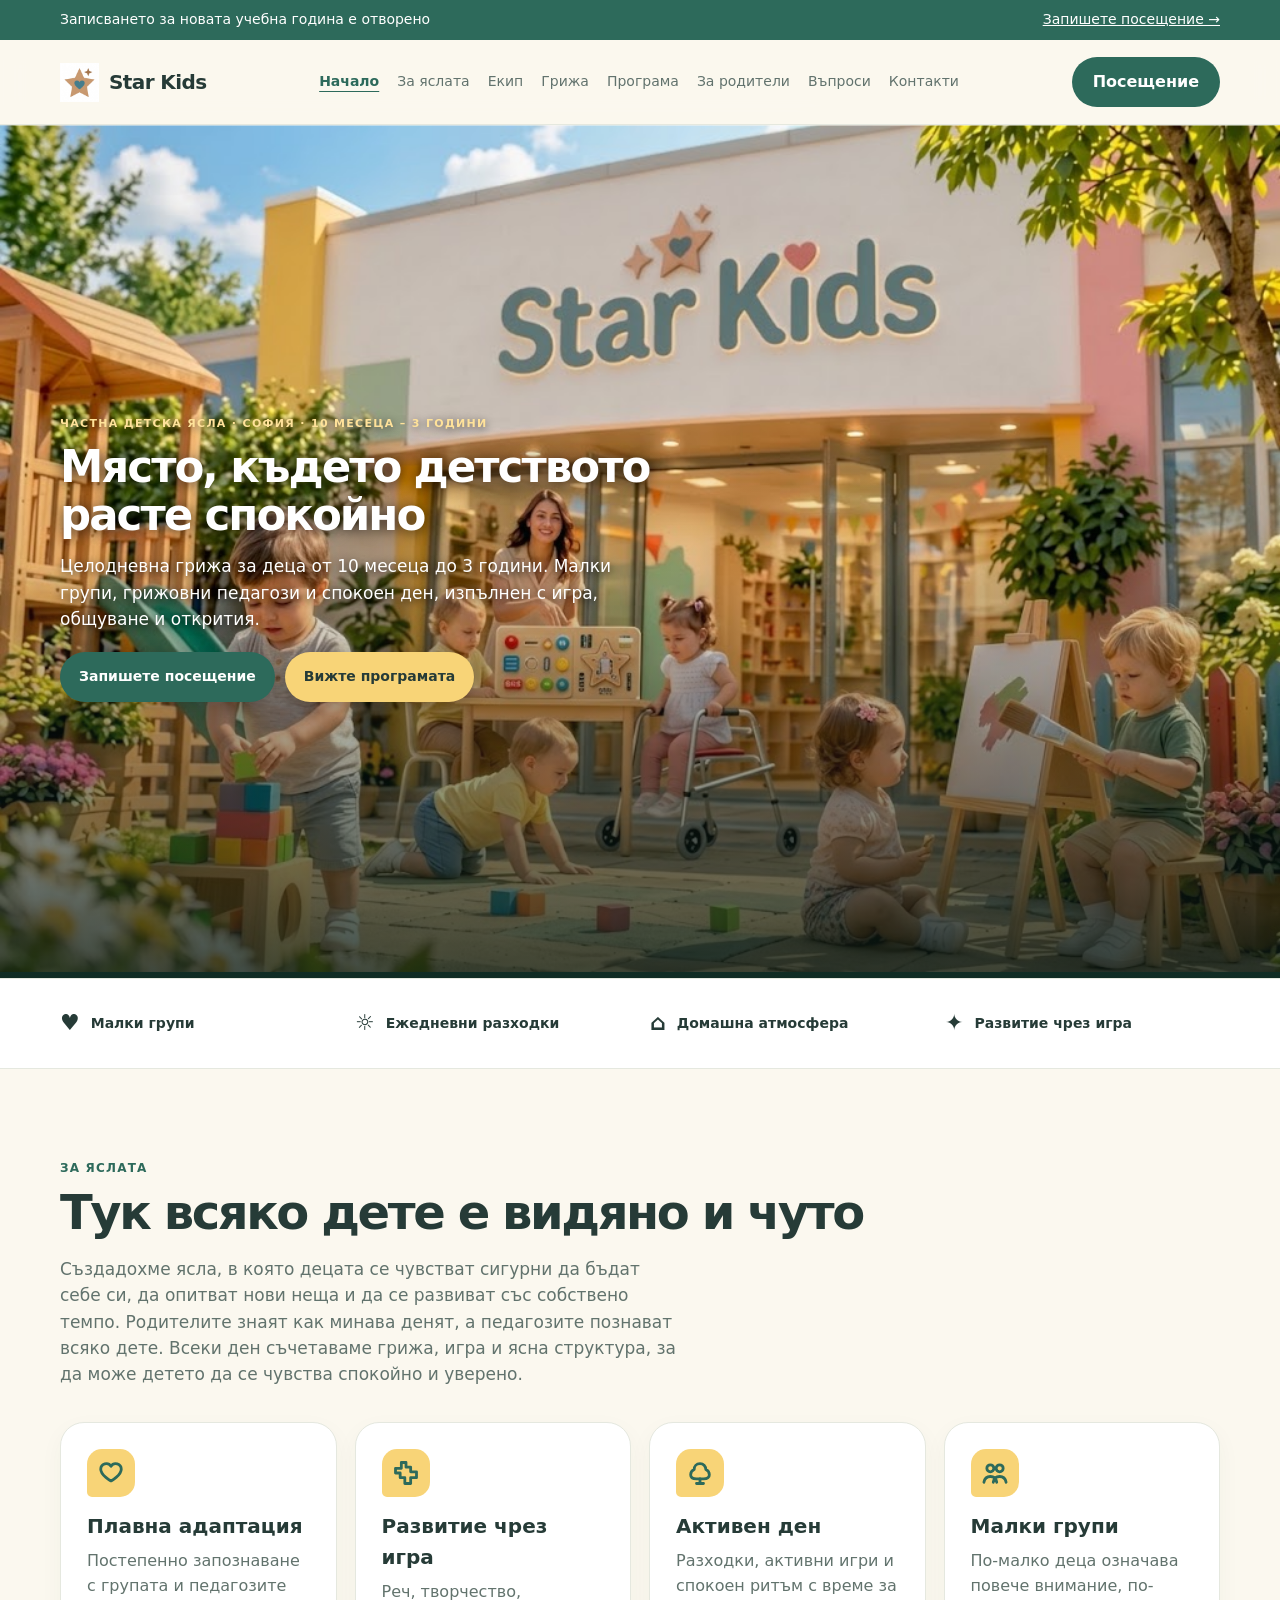
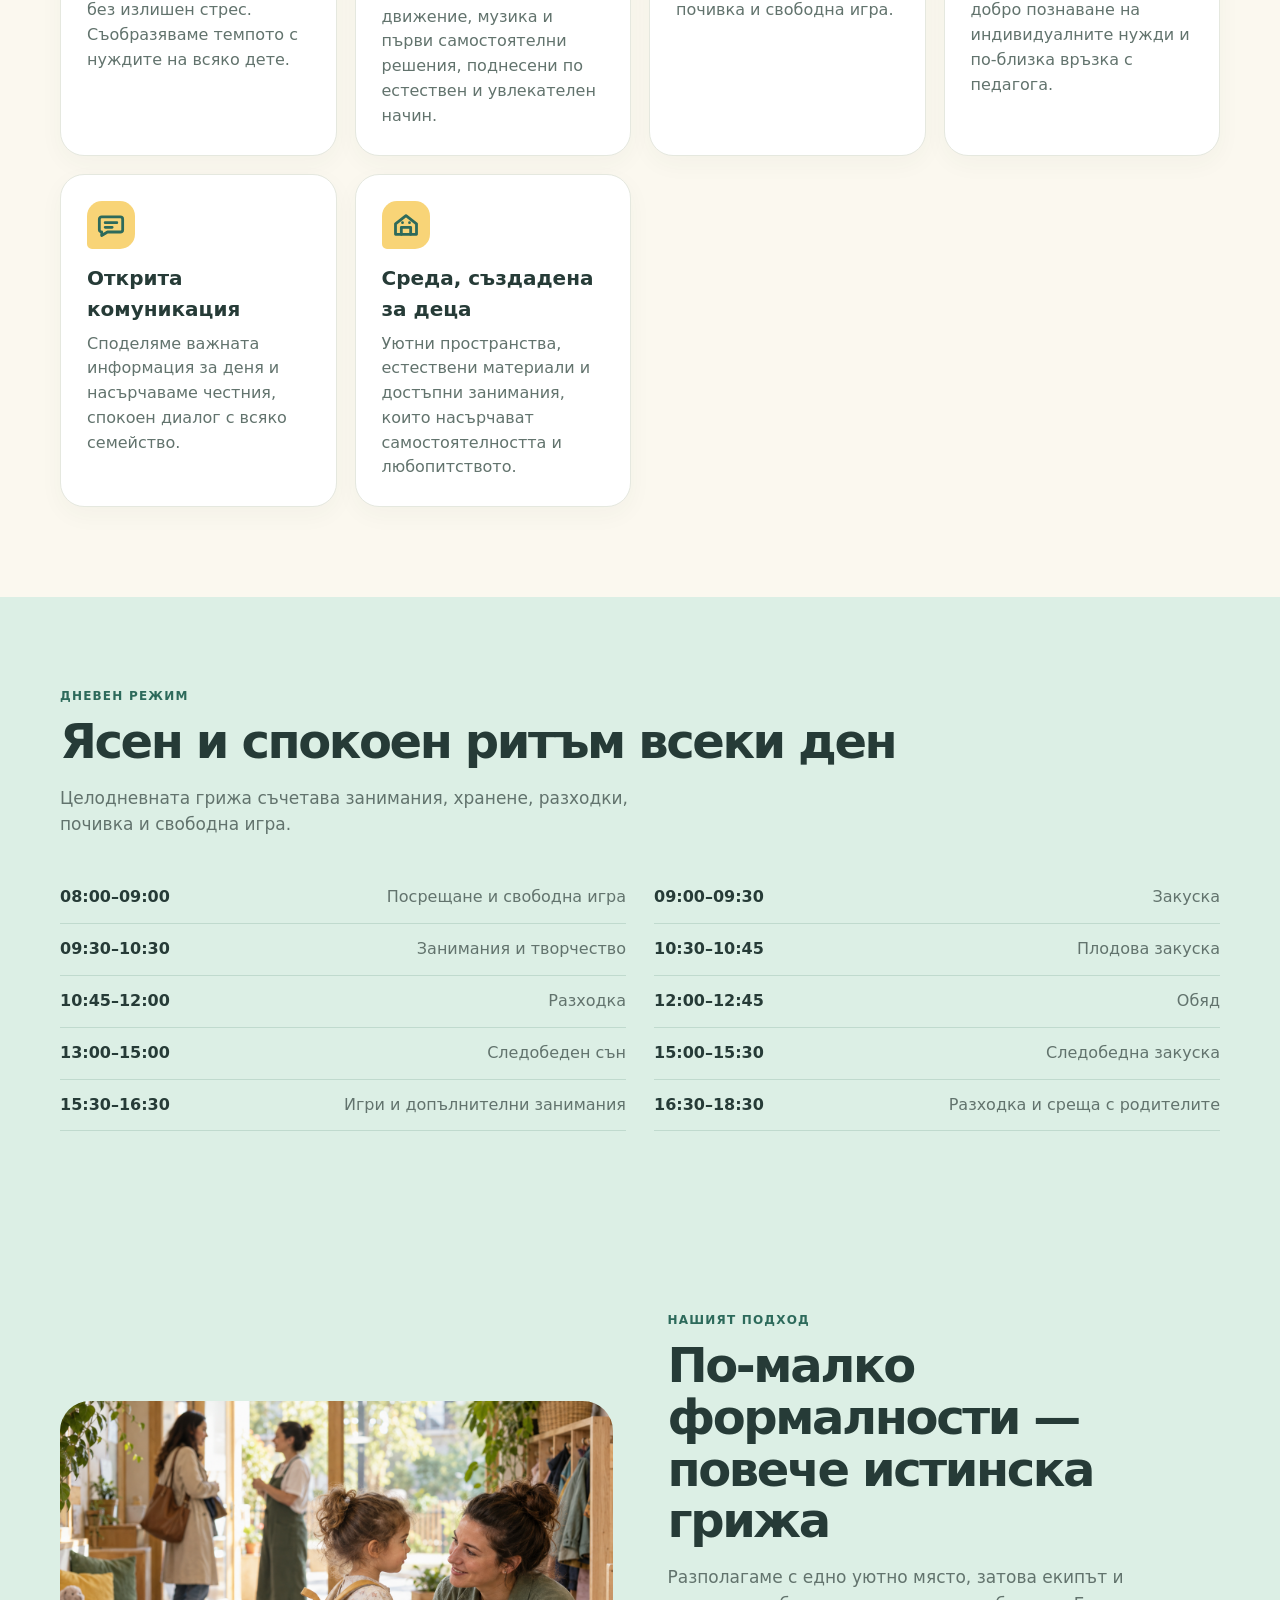
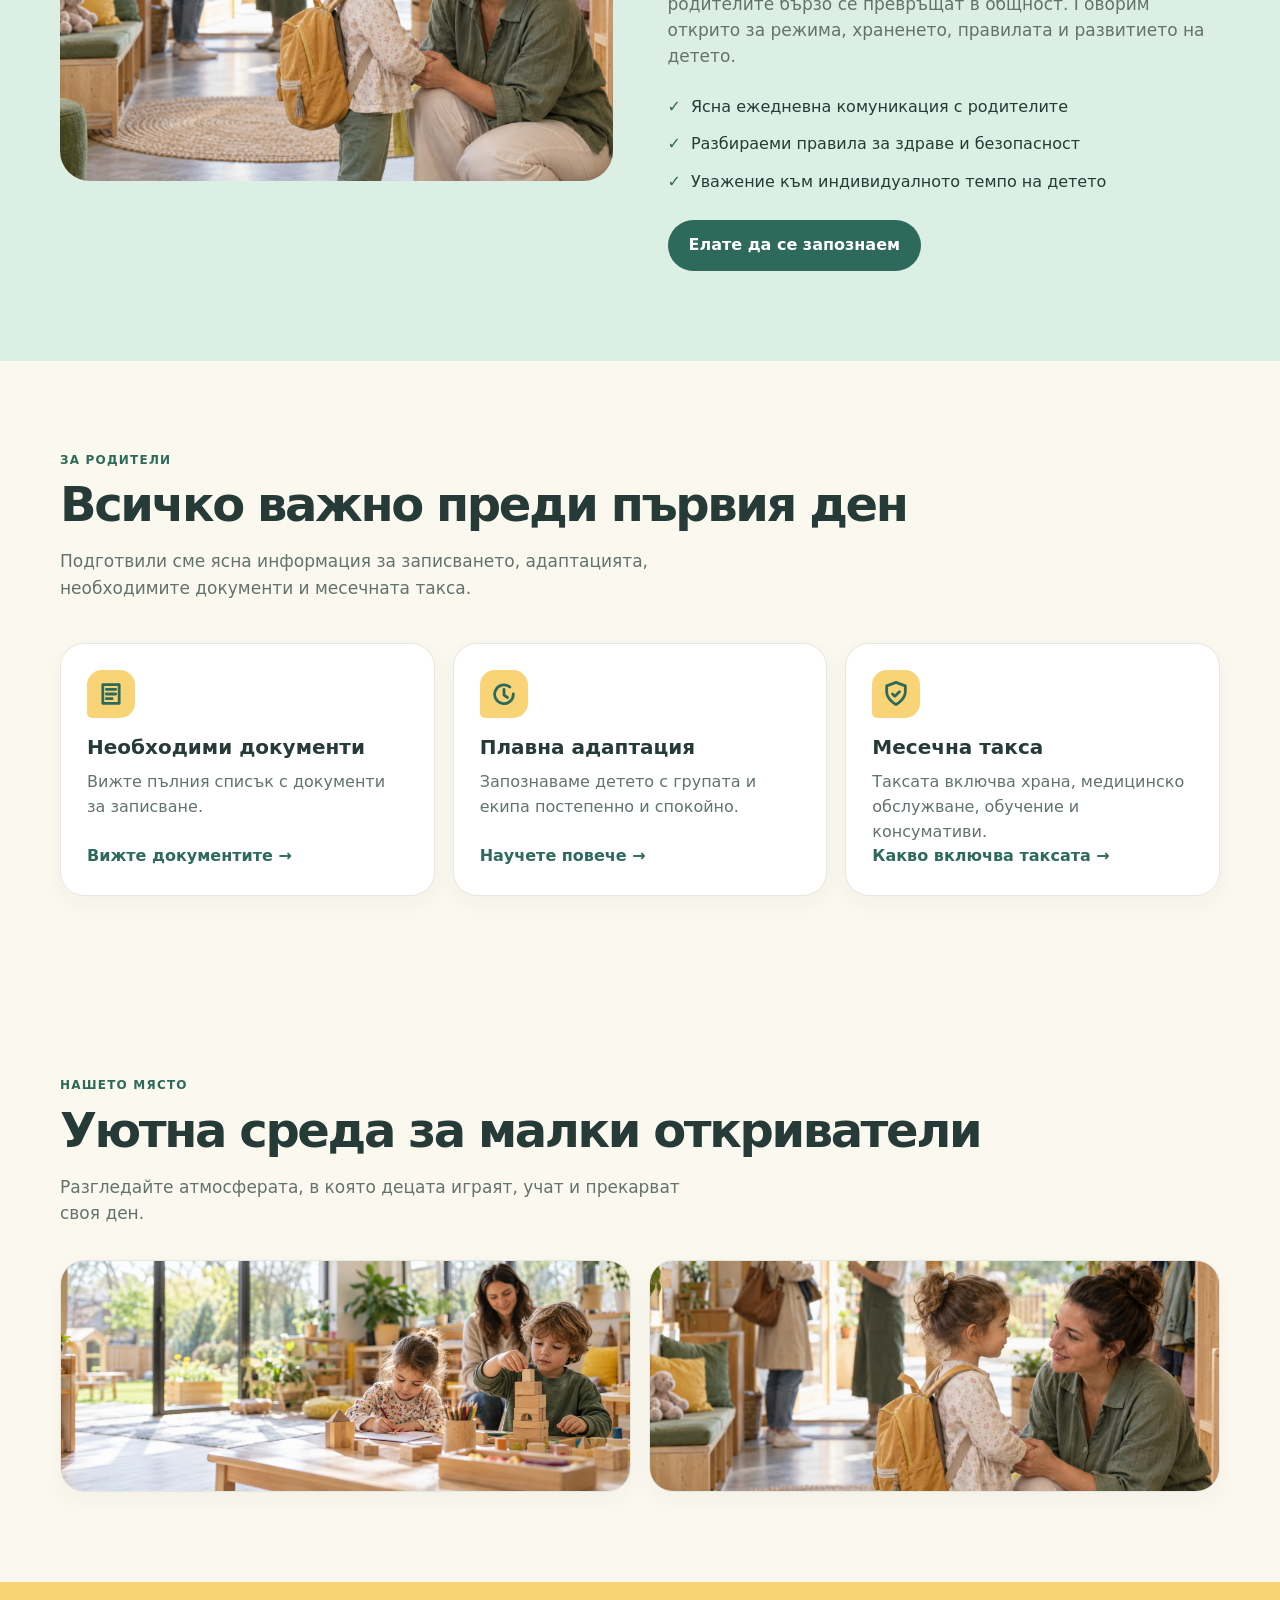
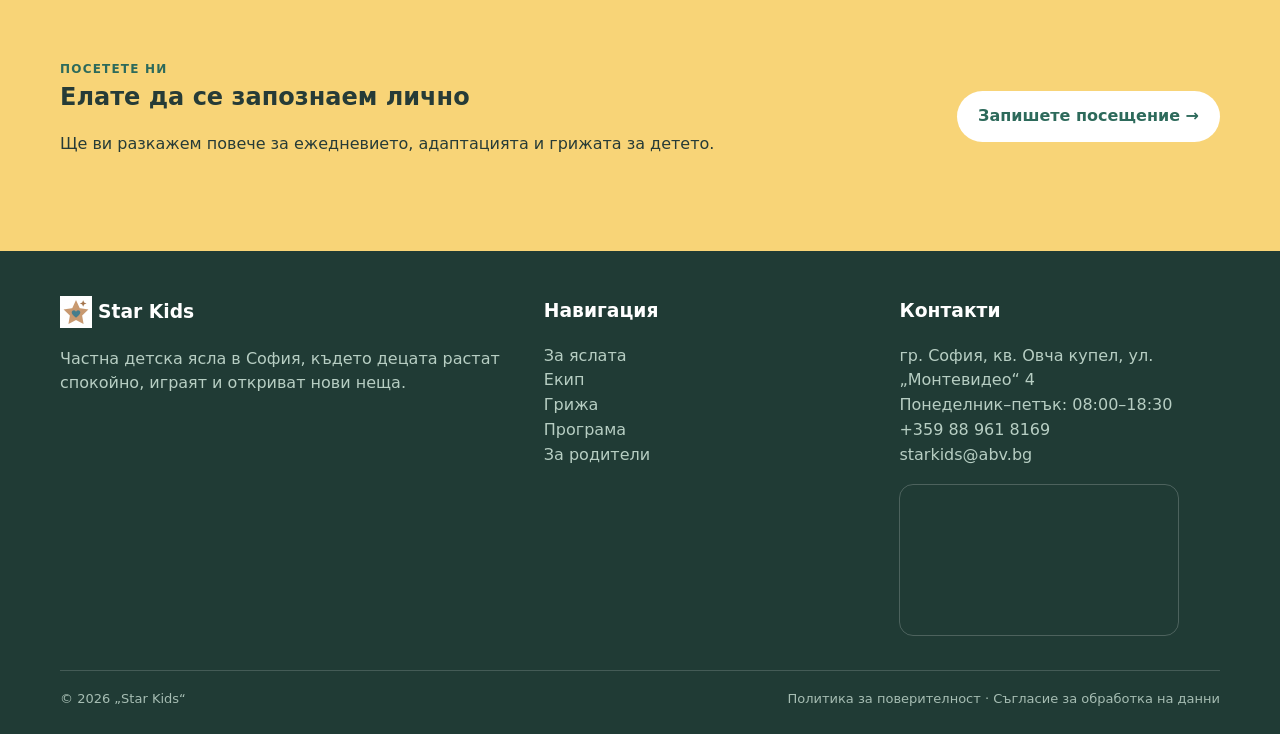
==== commit cc0d901e: "Use supplied star image for logo and browser icon" ====
--- a/index.html
+++ b/index.html
@@ -83,11 +83,11 @@
     @media(max-width:820px){.hero-grid{padding-top:42px}}
     @media(max-width:480px){.hero-grid{padding-top:34px}}
 </style>
-  <link rel="icon" type="image/svg+xml" href="assets/favicon.svg?v=2">
+  <link rel="icon" type="image/png" href="assets/star-kids-logo.png">
 </head>
 <body>
   <div class="top"><div class="wrap"><span>Записването за новата учебна година е отворено</span><a href="kontakti.html">Запишете посещение →</a></div></div>
-  <header class="nav"><div class="wrap navin"><a class="brand" href="index.html"><span class="mark"><img src="assets/star-kids-logo.svg" alt="" width="39" height="39" style="display:block;width:100%;height:100%"></span>Star Kids</a><nav class="links" aria-label="Основна навигация"><a href="index.html" aria-current="page">Начало</a><a href="index.html#about">За яслата</a><a href="ekip.html">Екип</a><a href="grizha.html">Грижа</a><a href="programa.html">Програма</a><a href="roditeli.html">За родители</a><a href="vaprosi.html">Въпроси</a><a href="kontakti.html">Контакти</a></nav><a class="btn" href="kontakti.html">Посещение</a></div></header>
+  <header class="nav"><div class="wrap navin"><a class="brand" href="index.html"><span class="mark"><img src="assets/star-kids-logo.png" alt="" width="39" height="39" style="display:block;width:100%;height:100%"></span>Star Kids</a><nav class="links" aria-label="Основна навигация"><a href="index.html" aria-current="page">Начало</a><a href="index.html#about">За яслата</a><a href="ekip.html">Екип</a><a href="grizha.html">Грижа</a><a href="programa.html">Програма</a><a href="roditeli.html">За родители</a><a href="vaprosi.html">Въпроси</a><a href="kontakti.html">Контакти</a></nav><a class="btn" href="kontakti.html">Посещение</a></div></header>
   <main id="top"><section class="hero"><div class="wrap hero-grid"><div><div class="eyebrow">Частна детска ясла · София · 10 месеца – 3 години</div><h1>Място, където детството расте спокойно</h1><p>Целодневна грижа за деца от 10 месеца до 3 години. Малки групи, грижовни педагози и спокоен ден, изпълнен с игра, общуване и открития.</p><div class="actions"><a class="btn" href="kontakti.html">Запишете посещение</a><a class="btn alt" href="programa.html">Вижте програмата</a></div></div><div class="hero-visual"><img class="hero-photo" src="assets/hero-star-kids.png" alt="Деца пред частна детска ясла Star Kids" width="1024" height="677" fetchpriority="high"></div></div></section><section class="trust"><div class="wrap trust-grid"><div class="trust-item"><span>♥</span>Малки групи</div><div class="trust-item"><span>☼</span>Ежедневни разходки</div><div class="trust-item"><span>⌂</span>Домашна атмосфера</div><div class="trust-item"><span>✦</span>Развитие чрез игра</div></div></section><section class="section" id="about"><div class="wrap"><div class="eyebrow">За яслата</div><h2>Тук всяко дете е видяно и чуто</h2><p class="intro">Създадохме ясла, в която децата се чувстват сигурни да бъдат себе си, да опитват нови неща и да се развиват със собствено темпо. Родителите знаят как минава денят, а педагозите познават всяко дете. Всеки ден съчетаваме грижа, игра и ясна структура, за да може детето да се чувства спокойно и уверено.</p><div class="cards"><article class="card"><div class="icon"><svg viewBox="0 0 24 24" aria-hidden="true"><path d="M20.8 8.8c0 5.2-8.8 10-8.8 10s-8.8-4.8-8.8-10A4.8 4.8 0 0 1 12 6.2a4.8 4.8 0 0 1 8.8 2.6Z"/></svg></div><h3>Плавна адаптация</h3><p>Постепенно запознаване с групата и педагозите без излишен стрес. Съобразяваме темпото с нуждите на всяко дете.</p></article><article class="card"><div class="icon"><svg viewBox="0 0 24 24" aria-hidden="true"><path d="M8 3h4v4h4v4h5v5h-5v5h-5v-5H7v-4H3V8h5Z"/></svg></div><h3>Развитие чрез игра</h3><p>Реч, творчество, движение, музика и първи самостоятелни решения, поднесени по естествен и увлекателен начин.</p></article><article class="card"><div class="icon"><svg viewBox="0 0 24 24" aria-hidden="true"><path d="M12 4c-3.2 0-5 2.4-5 5a5 5 0 0 0-3 4.5C4 16 6.2 17 9 17h6c2.8 0 5-1 5-3.5A5 5 0 0 0 17 9c0-2.6-1.8-5-5-5Z"/><path d="M12 17v4M9 21h6"/></svg></div><h3>Активен ден</h3><p>Разходки, активни игри и спокоен ритъм с време за почивка и свободна игра.</p></article><article class="card"><div class="icon"><svg viewBox="0 0 24 24" aria-hidden="true"><circle cx="8" cy="8" r="3"/><circle cx="16" cy="8" r="3"/><path d="M2.5 20c.5-3 2.3-5 5.5-5s5 2 5.5 5M10.5 20c.5-3 2.3-5 5.5-5s5 2 5.5 5"/></svg></div><h3>Малки групи</h3><p>По-малко деца означава повече внимание, по-добро познаване на индивидуалните нужди и по-близка връзка с педагога.</p></article><article class="card"><div class="icon"><svg viewBox="0 0 24 24" aria-hidden="true"><path d="M4 5h16a2 2 0 0 1 2 2v9a2 2 0 0 1-2 2H9l-5 3v-3a2 2 0 0 1-2-2V7a2 2 0 0 1 2-2Z"/><path d="M7 10h10M7 14h6"/></svg></div><h3>Открита комуникация</h3><p>Споделяме важната информация за деня и насърчаваме честния, спокоен диалог с всяко семейство.</p></article><article class="card"><div class="icon"><svg viewBox="0 0 24 24" aria-hidden="true"><path d="m3 11 9-7 9 7v9H3Z"/><path d="M8 20v-6h8v6M9 10h.01M15 10h.01"/></svg></div><h3>Среда, създадена за деца</h3><p>Уютни пространства, естествени материали и достъпни занимания, които насърчават самостоятелността и любопитството.</p></article></div></div></section><section class="section mint" id="program-preview"><div class="wrap"><div class="eyebrow">Дневен режим</div><h2>Ясен и спокоен ритъм всеки ден</h2><p class="intro">Целодневната грижа съчетава занимания, хранене, разходки, почивка и свободна игра.</p><div class="day">
 <div class="dayrow"><b>08:00–09:00</b><span>Посрещане и свободна игра</span></div>
 <div class="dayrow"><b>09:00–09:30</b><span>Закуска</span></div>
@@ -106,6 +106,6 @@
 </div></div></section><section class="section" id="photos"><div class="wrap"><div class="eyebrow">Нашето място</div><h2>Уютна среда за малки откриватели</h2><p class="intro">Разгледайте атмосферата, в която децата играят, учат и прекарват своя ден.</p><div class="cards">
 <article class="card" style="padding:0;overflow:hidden"><img src="assets/hero-banner-v3.png" alt="Среда и деца в частна детска ясла „Star Kids“" style="display:block;width:100%;height:230px;object-fit:cover"></article>
 <article class="card" style="padding:0;overflow:hidden"><img src="assets/approach-photo-v2.png" alt="Уютна среда в частна детска ясла „Star Kids“" style="display:block;width:100%;height:230px;object-fit:cover"></article></div></div></section><section class="cta" id="contact-preview"><div class="wrap cta-box"><div><div class="eyebrow">Посетете ни</div><h2>Елате да се запознаем лично</h2><p>Ще ви разкажем повече за ежедневието, адаптацията и грижата за детето.</p></div><a class="btn light" href="kontakti.html">Запишете посещение →</a></div></section></main>
-  <footer class="footer"><div class="wrap footgrid"><div><h3><img src="assets/star-kids-logo.svg" alt="" width="32" height="32" style="vertical-align:middle;margin-right:6px">Star Kids</h3><p>Частна детска ясла в София, където децата растат спокойно, играят и откриват нови неща.</p></div><div><h3>Навигация</h3><p><a href="index.html#about">За яслата</a><br><a href="ekip.html">Екип</a><br><a href="grizha.html">Грижа</a><br><a href="programa.html">Програма</a><br><a href="roditeli.html">За родители</a></p></div><div><h3>Контакти</h3><p>гр. София, кв. Овча купел, ул. „Монтевидео“ 4<br>Понеделник–петък: 08:00–18:30<br><a href="tel:+359889618169">+359 88 961 8169</a><br><a href="mailto:starkids@abv.bg">starkids@abv.bg</a></p><div class="mini-map" style="margin-top:14px;overflow:hidden;border-radius:14px;border:1px solid rgba(255,255,255,.2);max-width:280px"><iframe title="Карта на Частна детска ясла „Star Kids“" src="https://www.google.com/maps?q=%D1%83%D0%BB.%20%D0%9C%D0%BE%D0%BD%D1%82%D0%B5%D0%B2%D0%B8%D0%B4%D0%B5%D0%BE%204%2C%20%D0%A1%D0%BE%D1%84%D0%B8%D1%8F&output=embed" width="100%" height="150" style="display:block;border:0" loading="lazy" referrerpolicy="no-referrer-when-downgrade"></iframe></div></div></div><div class="wrap fine"><span>© 2026 „Star Kids“</span><span>Политика за поверителност · Съгласие за обработка на данни</span></div></footer>
+  <footer class="footer"><div class="wrap footgrid"><div><h3><img src="assets/star-kids-logo.png" alt="" width="32" height="32" style="vertical-align:middle;margin-right:6px">Star Kids</h3><p>Частна детска ясла в София, където децата растат спокойно, играят и откриват нови неща.</p></div><div><h3>Навигация</h3><p><a href="index.html#about">За яслата</a><br><a href="ekip.html">Екип</a><br><a href="grizha.html">Грижа</a><br><a href="programa.html">Програма</a><br><a href="roditeli.html">За родители</a></p></div><div><h3>Контакти</h3><p>гр. София, кв. Овча купел, ул. „Монтевидео“ 4<br>Понеделник–петък: 08:00–18:30<br><a href="tel:+359889618169">+359 88 961 8169</a><br><a href="mailto:starkids@abv.bg">starkids@abv.bg</a></p><div class="mini-map" style="margin-top:14px;overflow:hidden;border-radius:14px;border:1px solid rgba(255,255,255,.2);max-width:280px"><iframe title="Карта на Частна детска ясла „Star Kids“" src="https://www.google.com/maps?q=%D1%83%D0%BB.%20%D0%9C%D0%BE%D0%BD%D1%82%D0%B5%D0%B2%D0%B8%D0%B4%D0%B5%D0%BE%204%2C%20%D0%A1%D0%BE%D1%84%D0%B8%D1%8F&output=embed" width="100%" height="150" style="display:block;border:0" loading="lazy" referrerpolicy="no-referrer-when-downgrade"></iframe></div></div></div><div class="wrap fine"><span>© 2026 „Star Kids“</span><span>Политика за поверителност · Съгласие за обработка на данни</span></div></footer>
 </body>
 </html>
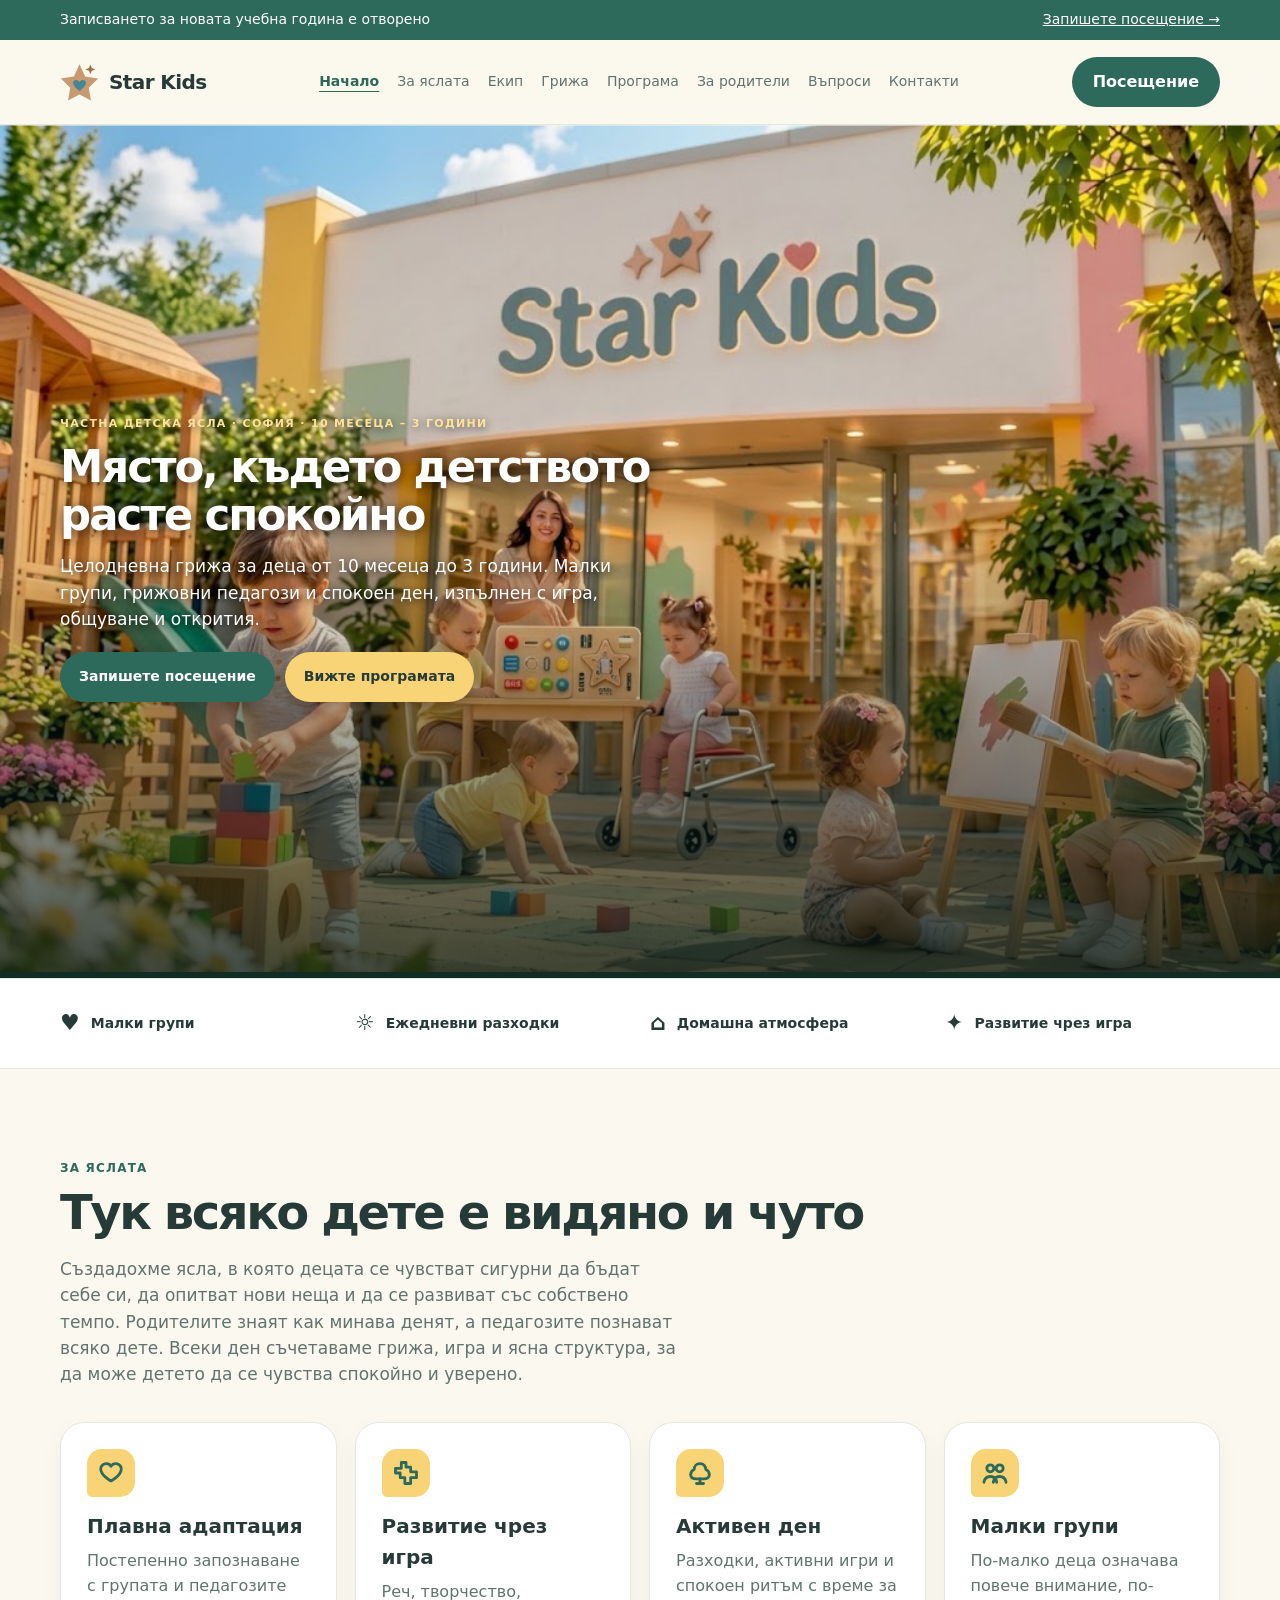
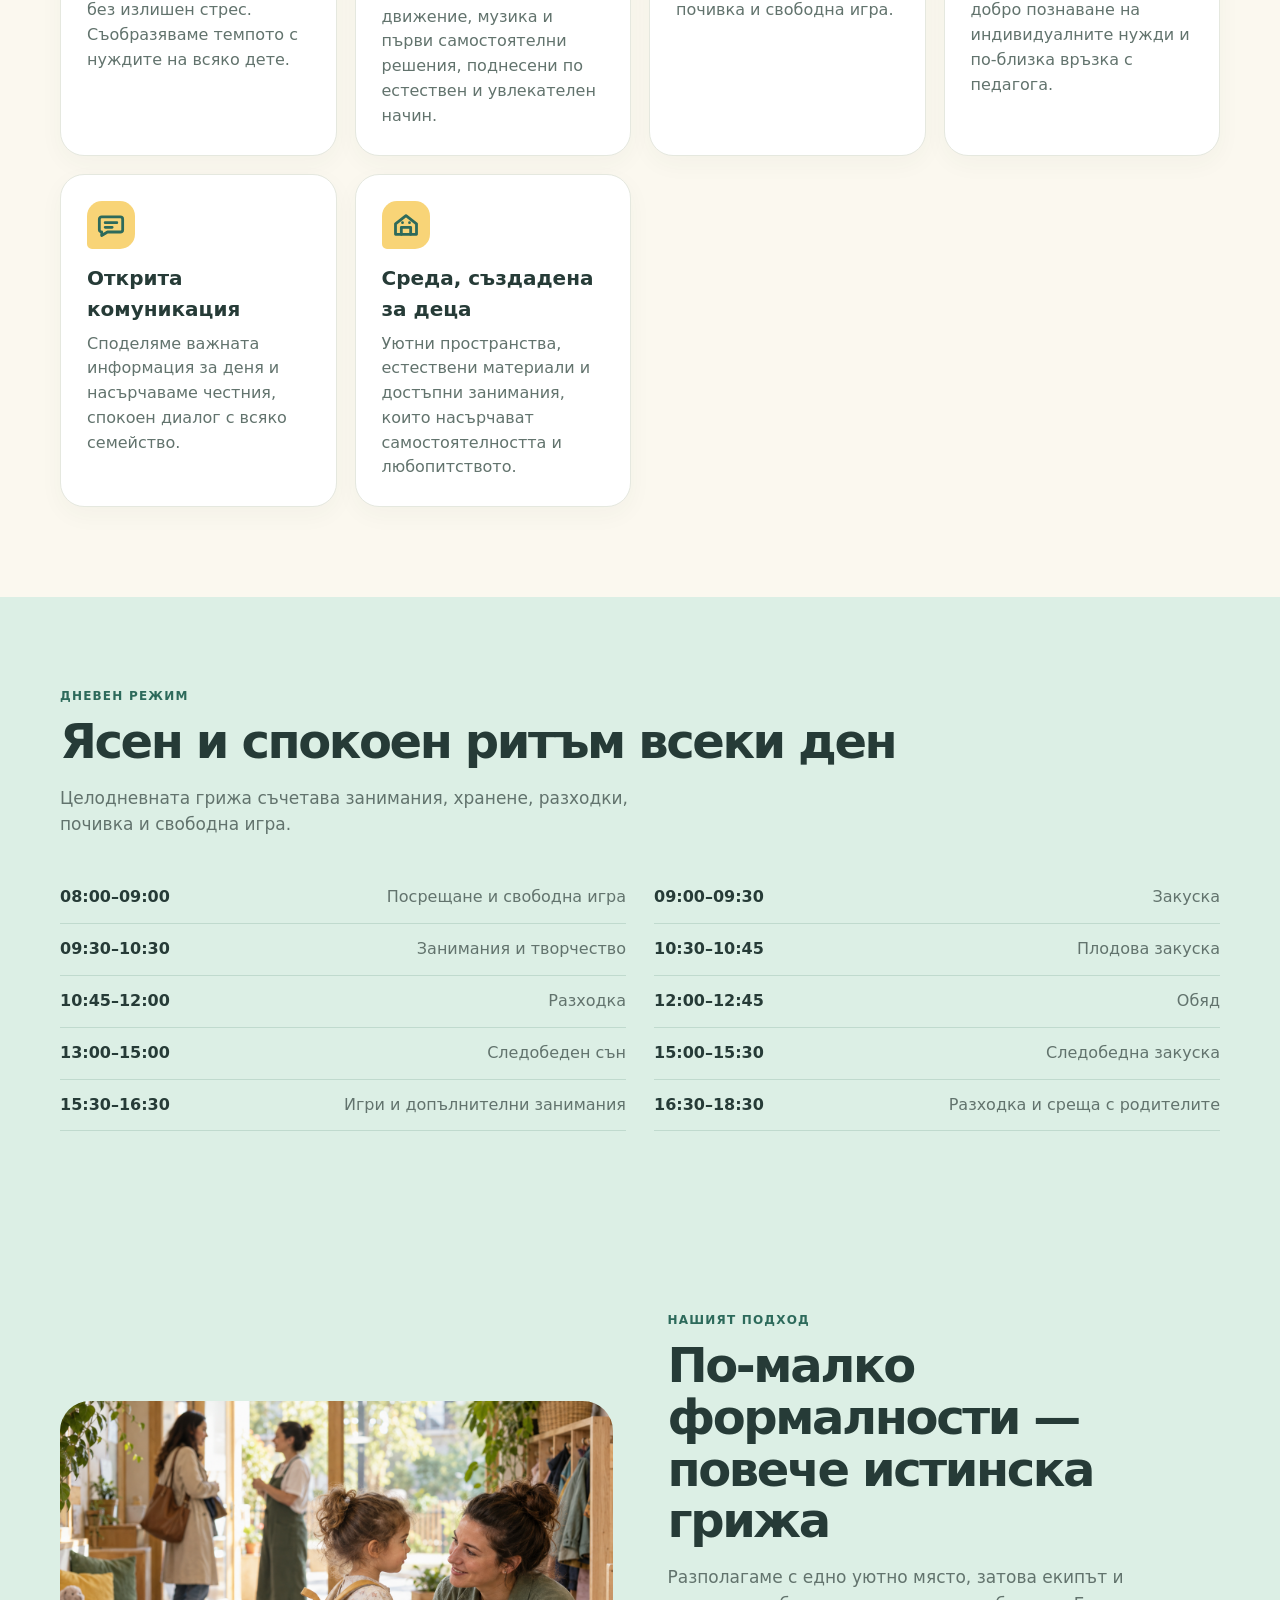
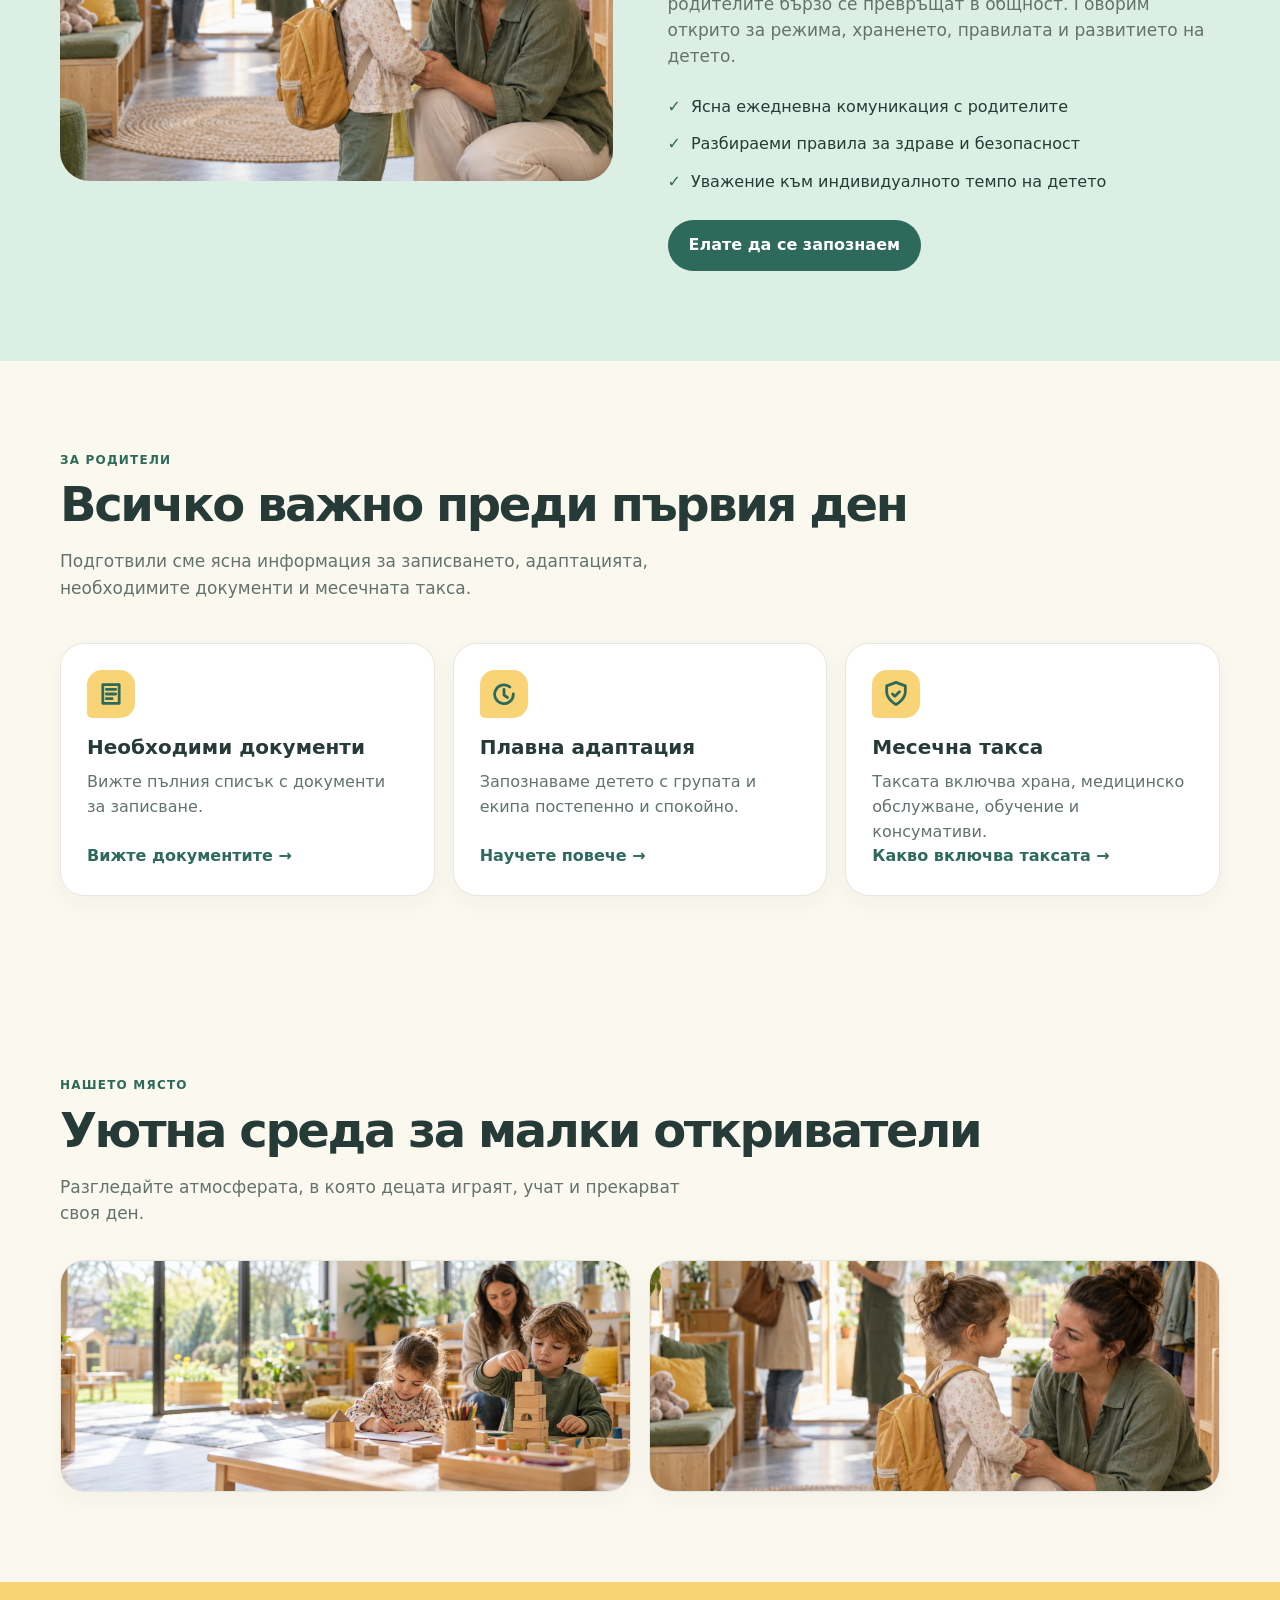
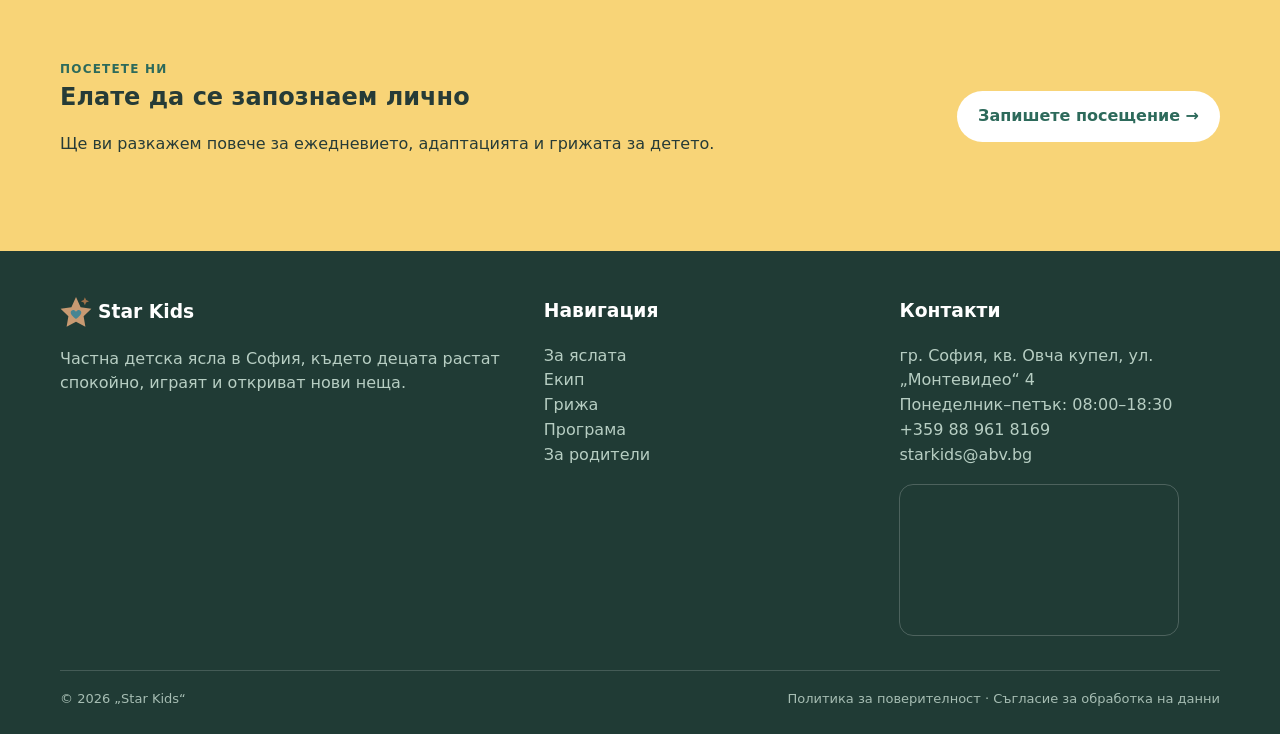
==== commit 8a98d14d: "Use transparent star and heart logo matching supplied design" ====
--- a/index.html
+++ b/index.html
@@ -83,11 +83,11 @@
     @media(max-width:820px){.hero-grid{padding-top:42px}}
     @media(max-width:480px){.hero-grid{padding-top:34px}}
 </style>
-  <link rel="icon" type="image/png" href="assets/star-kids-logo.png">
+  <link rel="icon" type="image/svg+xml" href="assets/favicon.svg?v=3">
 </head>
 <body>
   <div class="top"><div class="wrap"><span>Записването за новата учебна година е отворено</span><a href="kontakti.html">Запишете посещение →</a></div></div>
-  <header class="nav"><div class="wrap navin"><a class="brand" href="index.html"><span class="mark"><img src="assets/star-kids-logo.png" alt="" width="39" height="39" style="display:block;width:100%;height:100%"></span>Star Kids</a><nav class="links" aria-label="Основна навигация"><a href="index.html" aria-current="page">Начало</a><a href="index.html#about">За яслата</a><a href="ekip.html">Екип</a><a href="grizha.html">Грижа</a><a href="programa.html">Програма</a><a href="roditeli.html">За родители</a><a href="vaprosi.html">Въпроси</a><a href="kontakti.html">Контакти</a></nav><a class="btn" href="kontakti.html">Посещение</a></div></header>
+  <header class="nav"><div class="wrap navin"><a class="brand" href="index.html"><span class="mark"><img src="assets/star-kids-logo.svg?v=3" alt="" width="39" height="39" style="display:block;width:100%;height:100%"></span>Star Kids</a><nav class="links" aria-label="Основна навигация"><a href="index.html" aria-current="page">Начало</a><a href="index.html#about">За яслата</a><a href="ekip.html">Екип</a><a href="grizha.html">Грижа</a><a href="programa.html">Програма</a><a href="roditeli.html">За родители</a><a href="vaprosi.html">Въпроси</a><a href="kontakti.html">Контакти</a></nav><a class="btn" href="kontakti.html">Посещение</a></div></header>
   <main id="top"><section class="hero"><div class="wrap hero-grid"><div><div class="eyebrow">Частна детска ясла · София · 10 месеца – 3 години</div><h1>Място, където детството расте спокойно</h1><p>Целодневна грижа за деца от 10 месеца до 3 години. Малки групи, грижовни педагози и спокоен ден, изпълнен с игра, общуване и открития.</p><div class="actions"><a class="btn" href="kontakti.html">Запишете посещение</a><a class="btn alt" href="programa.html">Вижте програмата</a></div></div><div class="hero-visual"><img class="hero-photo" src="assets/hero-star-kids.png" alt="Деца пред частна детска ясла Star Kids" width="1024" height="677" fetchpriority="high"></div></div></section><section class="trust"><div class="wrap trust-grid"><div class="trust-item"><span>♥</span>Малки групи</div><div class="trust-item"><span>☼</span>Ежедневни разходки</div><div class="trust-item"><span>⌂</span>Домашна атмосфера</div><div class="trust-item"><span>✦</span>Развитие чрез игра</div></div></section><section class="section" id="about"><div class="wrap"><div class="eyebrow">За яслата</div><h2>Тук всяко дете е видяно и чуто</h2><p class="intro">Създадохме ясла, в която децата се чувстват сигурни да бъдат себе си, да опитват нови неща и да се развиват със собствено темпо. Родителите знаят как минава денят, а педагозите познават всяко дете. Всеки ден съчетаваме грижа, игра и ясна структура, за да може детето да се чувства спокойно и уверено.</p><div class="cards"><article class="card"><div class="icon"><svg viewBox="0 0 24 24" aria-hidden="true"><path d="M20.8 8.8c0 5.2-8.8 10-8.8 10s-8.8-4.8-8.8-10A4.8 4.8 0 0 1 12 6.2a4.8 4.8 0 0 1 8.8 2.6Z"/></svg></div><h3>Плавна адаптация</h3><p>Постепенно запознаване с групата и педагозите без излишен стрес. Съобразяваме темпото с нуждите на всяко дете.</p></article><article class="card"><div class="icon"><svg viewBox="0 0 24 24" aria-hidden="true"><path d="M8 3h4v4h4v4h5v5h-5v5h-5v-5H7v-4H3V8h5Z"/></svg></div><h3>Развитие чрез игра</h3><p>Реч, творчество, движение, музика и първи самостоятелни решения, поднесени по естествен и увлекателен начин.</p></article><article class="card"><div class="icon"><svg viewBox="0 0 24 24" aria-hidden="true"><path d="M12 4c-3.2 0-5 2.4-5 5a5 5 0 0 0-3 4.5C4 16 6.2 17 9 17h6c2.8 0 5-1 5-3.5A5 5 0 0 0 17 9c0-2.6-1.8-5-5-5Z"/><path d="M12 17v4M9 21h6"/></svg></div><h3>Активен ден</h3><p>Разходки, активни игри и спокоен ритъм с време за почивка и свободна игра.</p></article><article class="card"><div class="icon"><svg viewBox="0 0 24 24" aria-hidden="true"><circle cx="8" cy="8" r="3"/><circle cx="16" cy="8" r="3"/><path d="M2.5 20c.5-3 2.3-5 5.5-5s5 2 5.5 5M10.5 20c.5-3 2.3-5 5.5-5s5 2 5.5 5"/></svg></div><h3>Малки групи</h3><p>По-малко деца означава повече внимание, по-добро познаване на индивидуалните нужди и по-близка връзка с педагога.</p></article><article class="card"><div class="icon"><svg viewBox="0 0 24 24" aria-hidden="true"><path d="M4 5h16a2 2 0 0 1 2 2v9a2 2 0 0 1-2 2H9l-5 3v-3a2 2 0 0 1-2-2V7a2 2 0 0 1 2-2Z"/><path d="M7 10h10M7 14h6"/></svg></div><h3>Открита комуникация</h3><p>Споделяме важната информация за деня и насърчаваме честния, спокоен диалог с всяко семейство.</p></article><article class="card"><div class="icon"><svg viewBox="0 0 24 24" aria-hidden="true"><path d="m3 11 9-7 9 7v9H3Z"/><path d="M8 20v-6h8v6M9 10h.01M15 10h.01"/></svg></div><h3>Среда, създадена за деца</h3><p>Уютни пространства, естествени материали и достъпни занимания, които насърчават самостоятелността и любопитството.</p></article></div></div></section><section class="section mint" id="program-preview"><div class="wrap"><div class="eyebrow">Дневен режим</div><h2>Ясен и спокоен ритъм всеки ден</h2><p class="intro">Целодневната грижа съчетава занимания, хранене, разходки, почивка и свободна игра.</p><div class="day">
 <div class="dayrow"><b>08:00–09:00</b><span>Посрещане и свободна игра</span></div>
 <div class="dayrow"><b>09:00–09:30</b><span>Закуска</span></div>
@@ -106,6 +106,6 @@
 </div></div></section><section class="section" id="photos"><div class="wrap"><div class="eyebrow">Нашето място</div><h2>Уютна среда за малки откриватели</h2><p class="intro">Разгледайте атмосферата, в която децата играят, учат и прекарват своя ден.</p><div class="cards">
 <article class="card" style="padding:0;overflow:hidden"><img src="assets/hero-banner-v3.png" alt="Среда и деца в частна детска ясла „Star Kids“" style="display:block;width:100%;height:230px;object-fit:cover"></article>
 <article class="card" style="padding:0;overflow:hidden"><img src="assets/approach-photo-v2.png" alt="Уютна среда в частна детска ясла „Star Kids“" style="display:block;width:100%;height:230px;object-fit:cover"></article></div></div></section><section class="cta" id="contact-preview"><div class="wrap cta-box"><div><div class="eyebrow">Посетете ни</div><h2>Елате да се запознаем лично</h2><p>Ще ви разкажем повече за ежедневието, адаптацията и грижата за детето.</p></div><a class="btn light" href="kontakti.html">Запишете посещение →</a></div></section></main>
-  <footer class="footer"><div class="wrap footgrid"><div><h3><img src="assets/star-kids-logo.png" alt="" width="32" height="32" style="vertical-align:middle;margin-right:6px">Star Kids</h3><p>Частна детска ясла в София, където децата растат спокойно, играят и откриват нови неща.</p></div><div><h3>Навигация</h3><p><a href="index.html#about">За яслата</a><br><a href="ekip.html">Екип</a><br><a href="grizha.html">Грижа</a><br><a href="programa.html">Програма</a><br><a href="roditeli.html">За родители</a></p></div><div><h3>Контакти</h3><p>гр. София, кв. Овча купел, ул. „Монтевидео“ 4<br>Понеделник–петък: 08:00–18:30<br><a href="tel:+359889618169">+359 88 961 8169</a><br><a href="mailto:starkids@abv.bg">starkids@abv.bg</a></p><div class="mini-map" style="margin-top:14px;overflow:hidden;border-radius:14px;border:1px solid rgba(255,255,255,.2);max-width:280px"><iframe title="Карта на Частна детска ясла „Star Kids“" src="https://www.google.com/maps?q=%D1%83%D0%BB.%20%D0%9C%D0%BE%D0%BD%D1%82%D0%B5%D0%B2%D0%B8%D0%B4%D0%B5%D0%BE%204%2C%20%D0%A1%D0%BE%D1%84%D0%B8%D1%8F&output=embed" width="100%" height="150" style="display:block;border:0" loading="lazy" referrerpolicy="no-referrer-when-downgrade"></iframe></div></div></div><div class="wrap fine"><span>© 2026 „Star Kids“</span><span>Политика за поверителност · Съгласие за обработка на данни</span></div></footer>
+  <footer class="footer"><div class="wrap footgrid"><div><h3><img src="assets/star-kids-logo.svg?v=3" alt="" width="32" height="32" style="vertical-align:middle;margin-right:6px">Star Kids</h3><p>Частна детска ясла в София, където децата растат спокойно, играят и откриват нови неща.</p></div><div><h3>Навигация</h3><p><a href="index.html#about">За яслата</a><br><a href="ekip.html">Екип</a><br><a href="grizha.html">Грижа</a><br><a href="programa.html">Програма</a><br><a href="roditeli.html">За родители</a></p></div><div><h3>Контакти</h3><p>гр. София, кв. Овча купел, ул. „Монтевидео“ 4<br>Понеделник–петък: 08:00–18:30<br><a href="tel:+359889618169">+359 88 961 8169</a><br><a href="mailto:starkids@abv.bg">starkids@abv.bg</a></p><div class="mini-map" style="margin-top:14px;overflow:hidden;border-radius:14px;border:1px solid rgba(255,255,255,.2);max-width:280px"><iframe title="Карта на Частна детска ясла „Star Kids“" src="https://www.google.com/maps?q=%D1%83%D0%BB.%20%D0%9C%D0%BE%D0%BD%D1%82%D0%B5%D0%B2%D0%B8%D0%B4%D0%B5%D0%BE%204%2C%20%D0%A1%D0%BE%D1%84%D0%B8%D1%8F&output=embed" width="100%" height="150" style="display:block;border:0" loading="lazy" referrerpolicy="no-referrer-when-downgrade"></iframe></div></div></div><div class="wrap fine"><span>© 2026 „Star Kids“</span><span>Политика за поверителност · Съгласие за обработка на данни</span></div></footer>
 </body>
 </html>
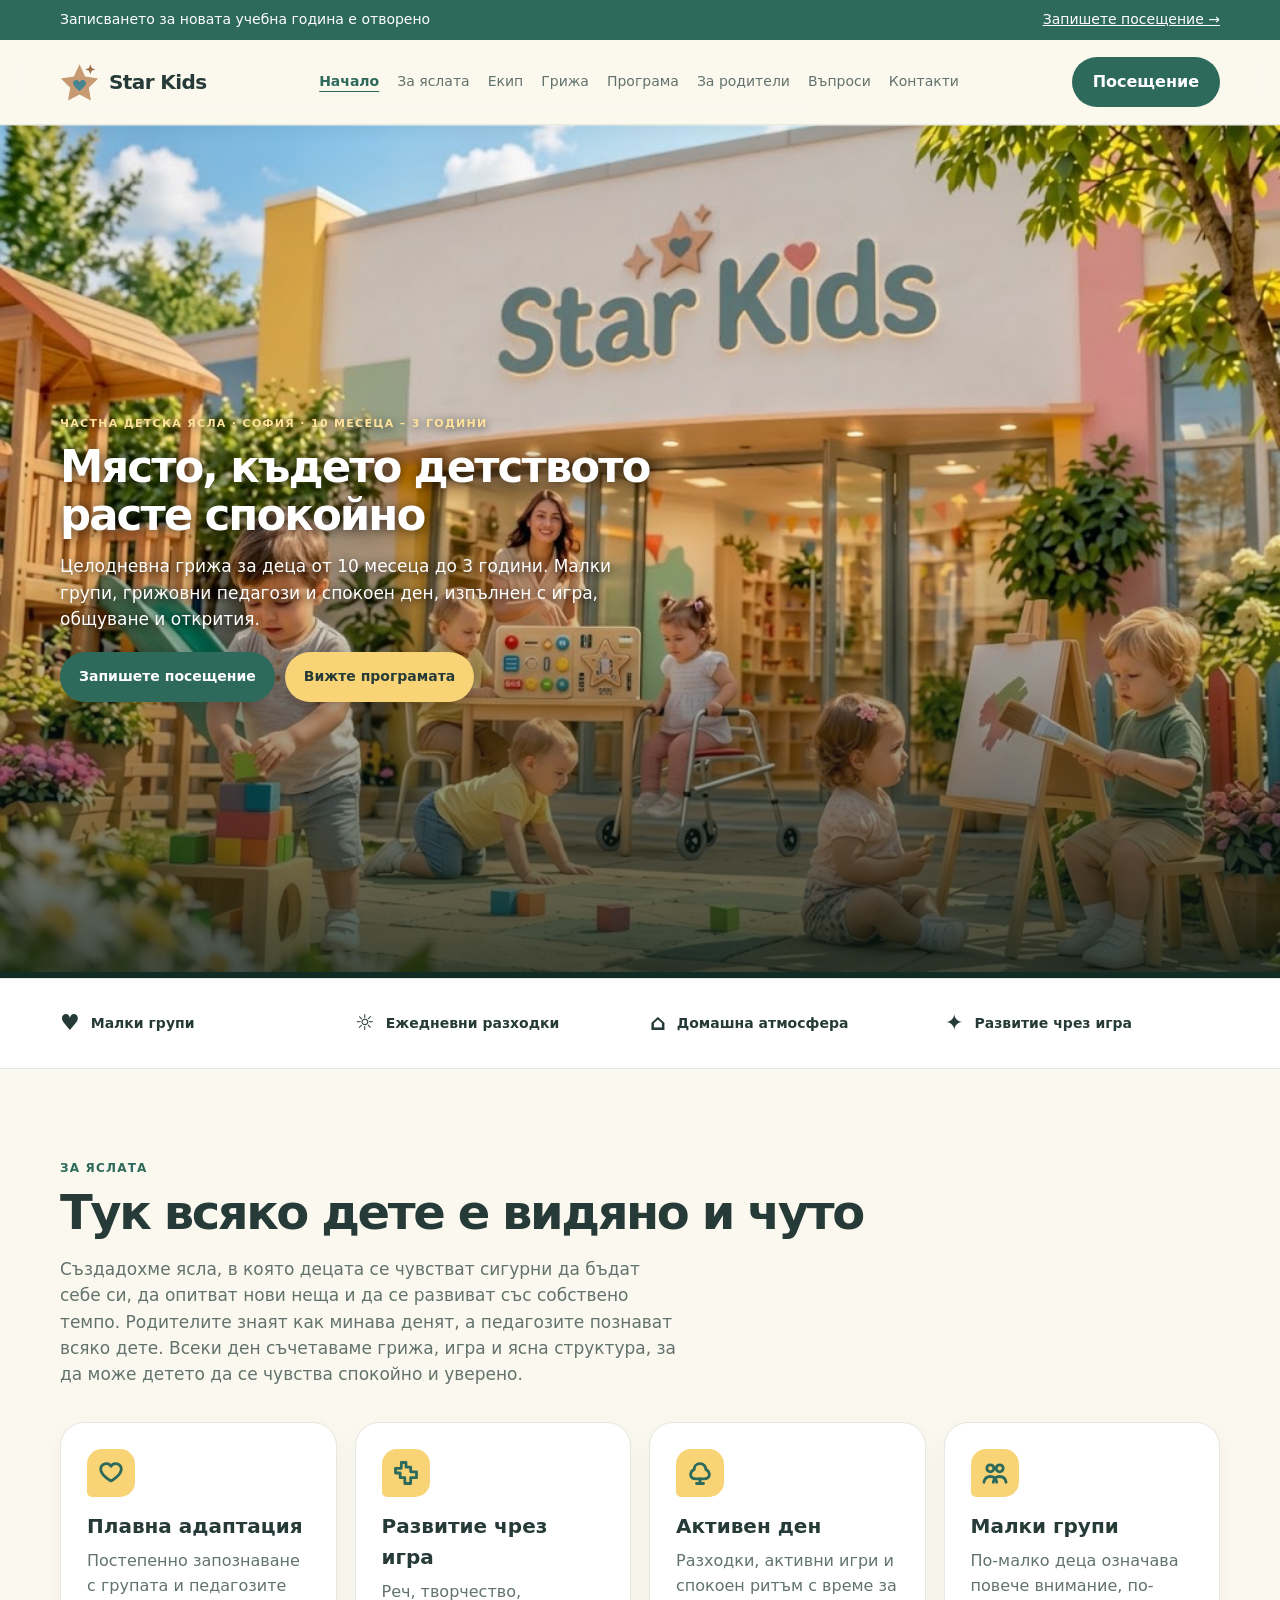
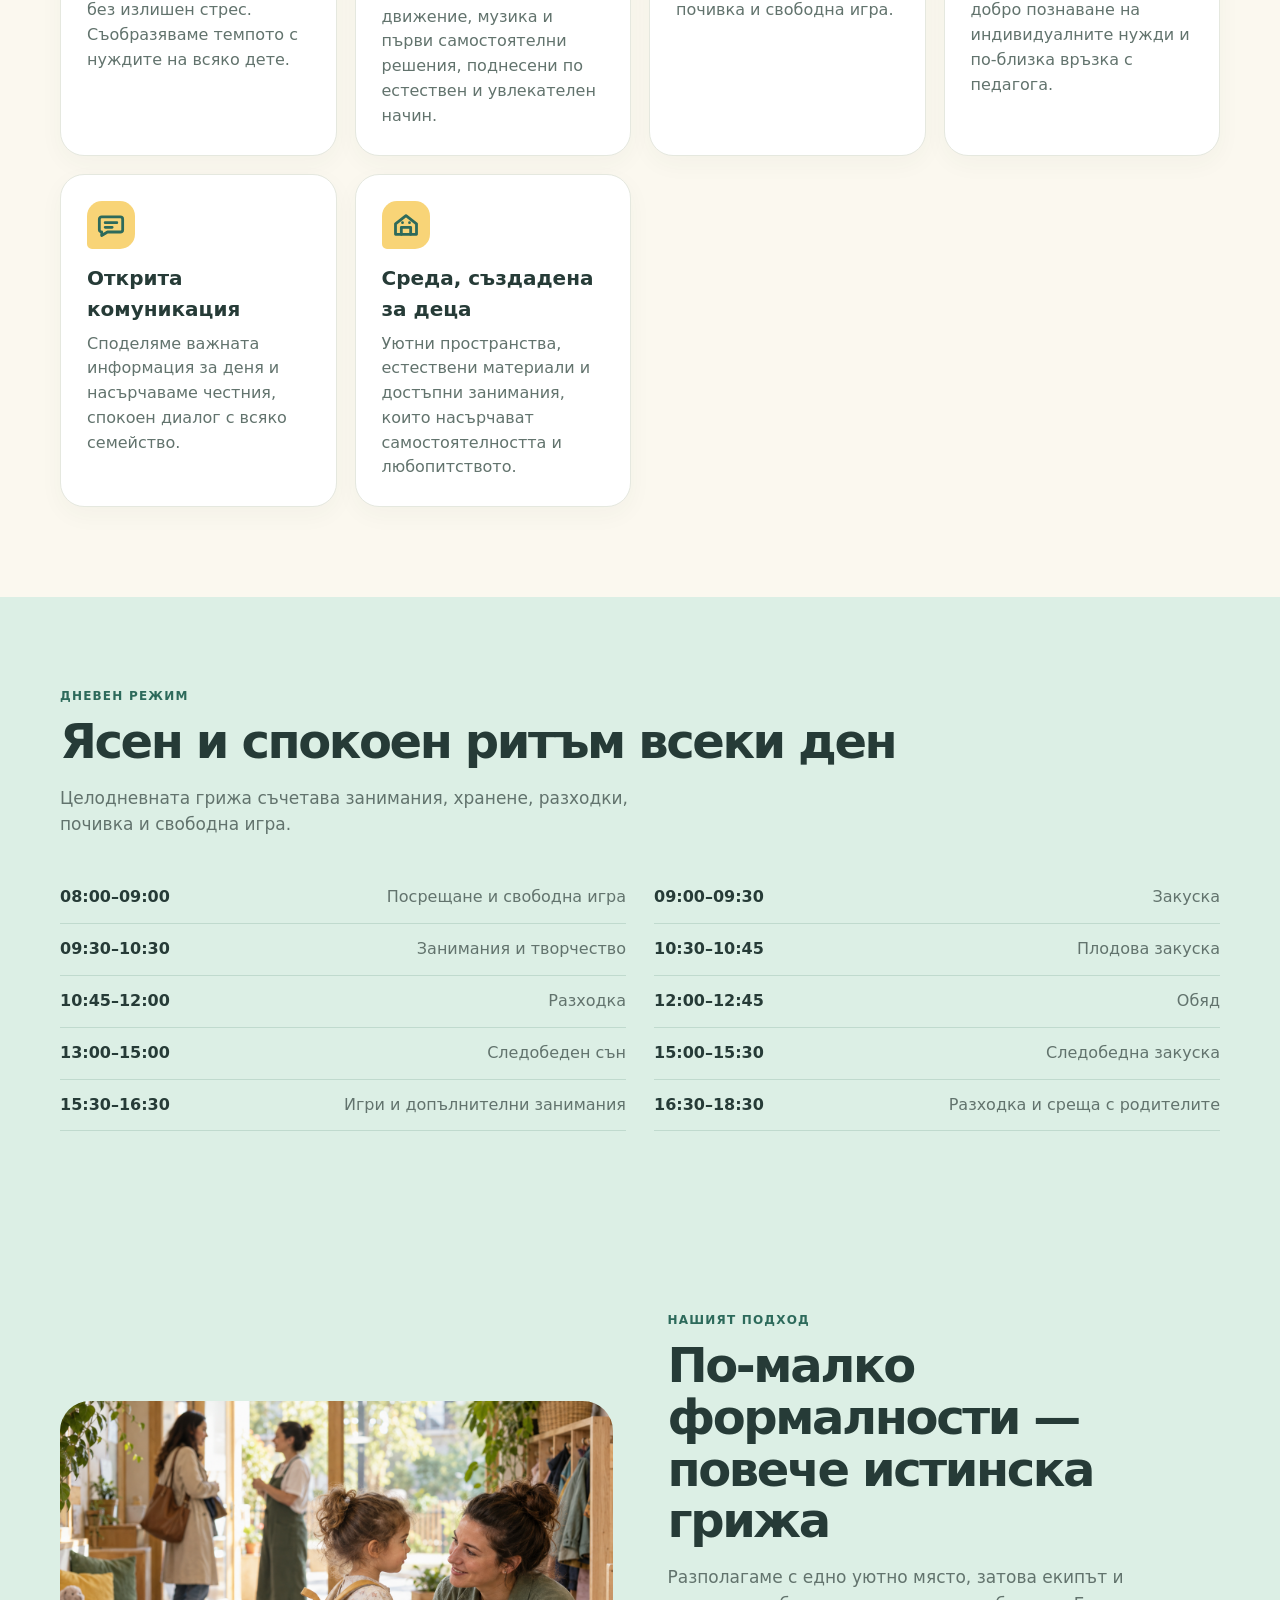
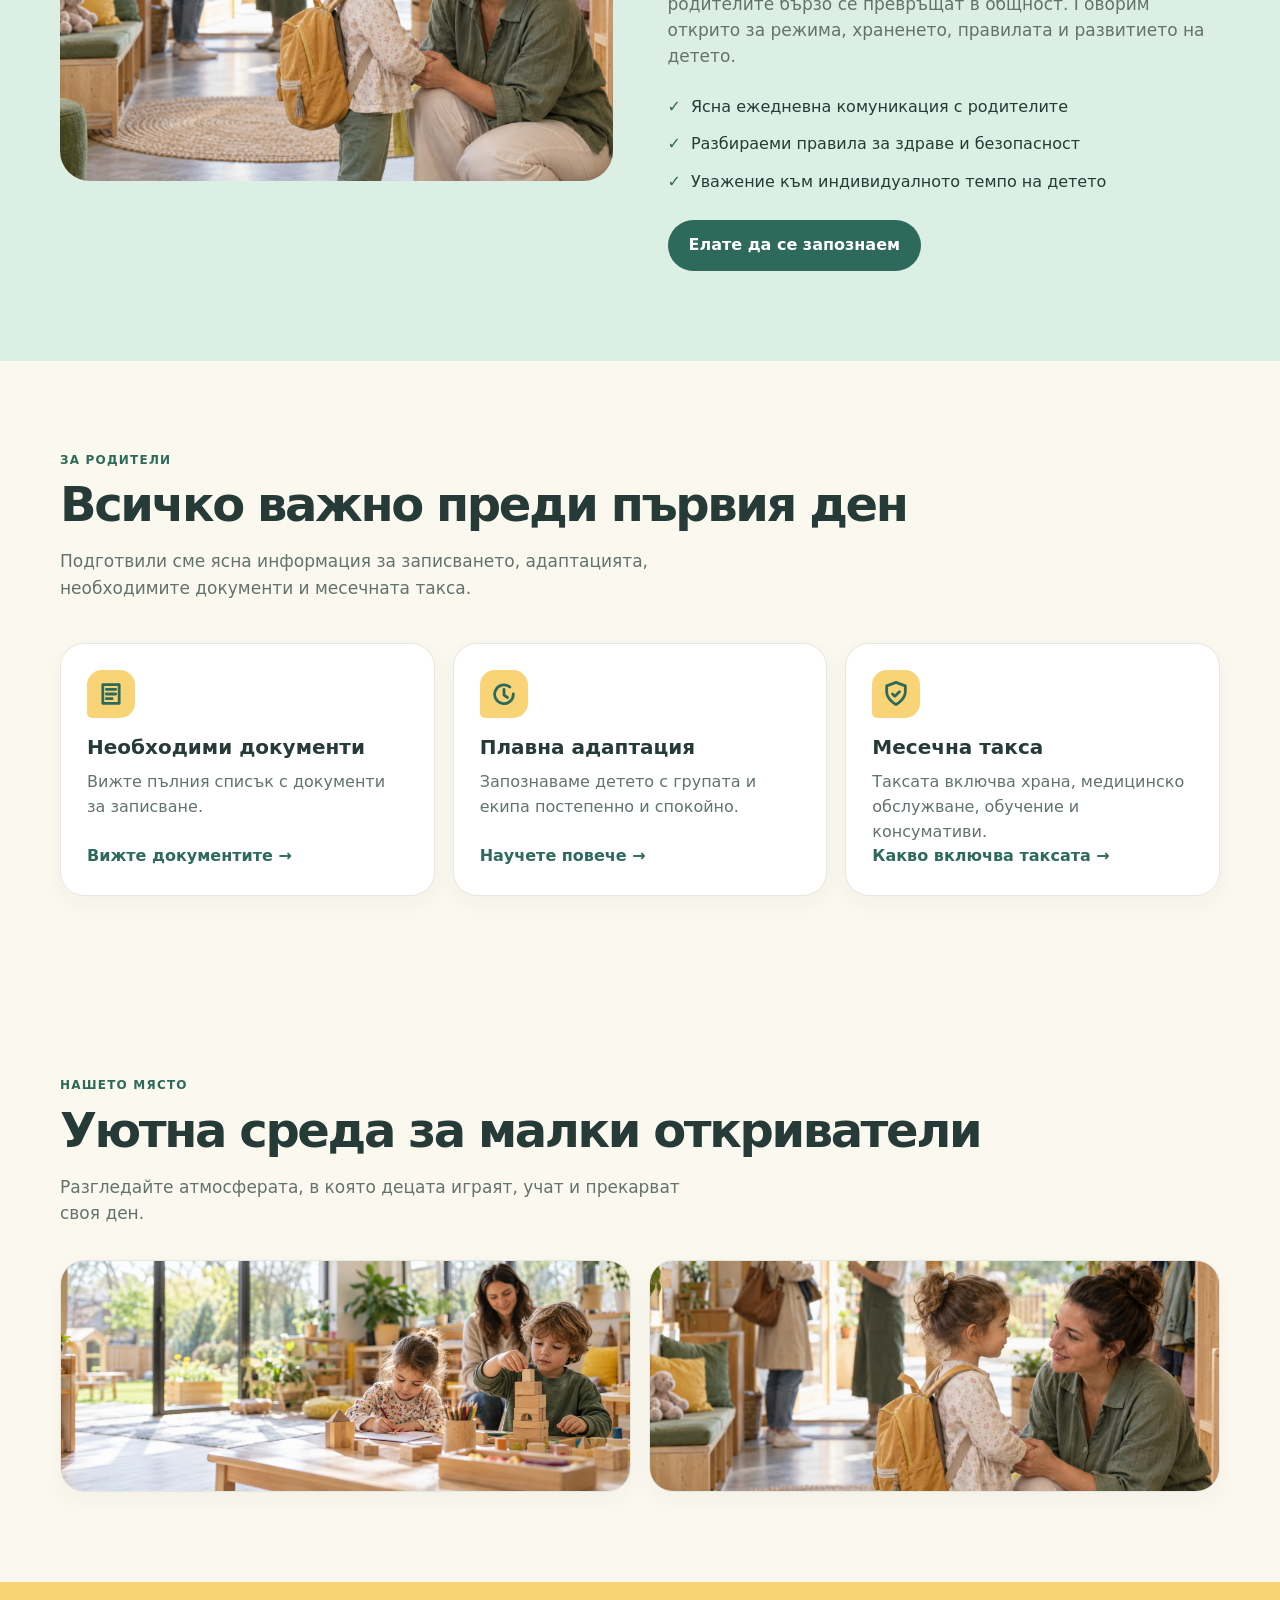
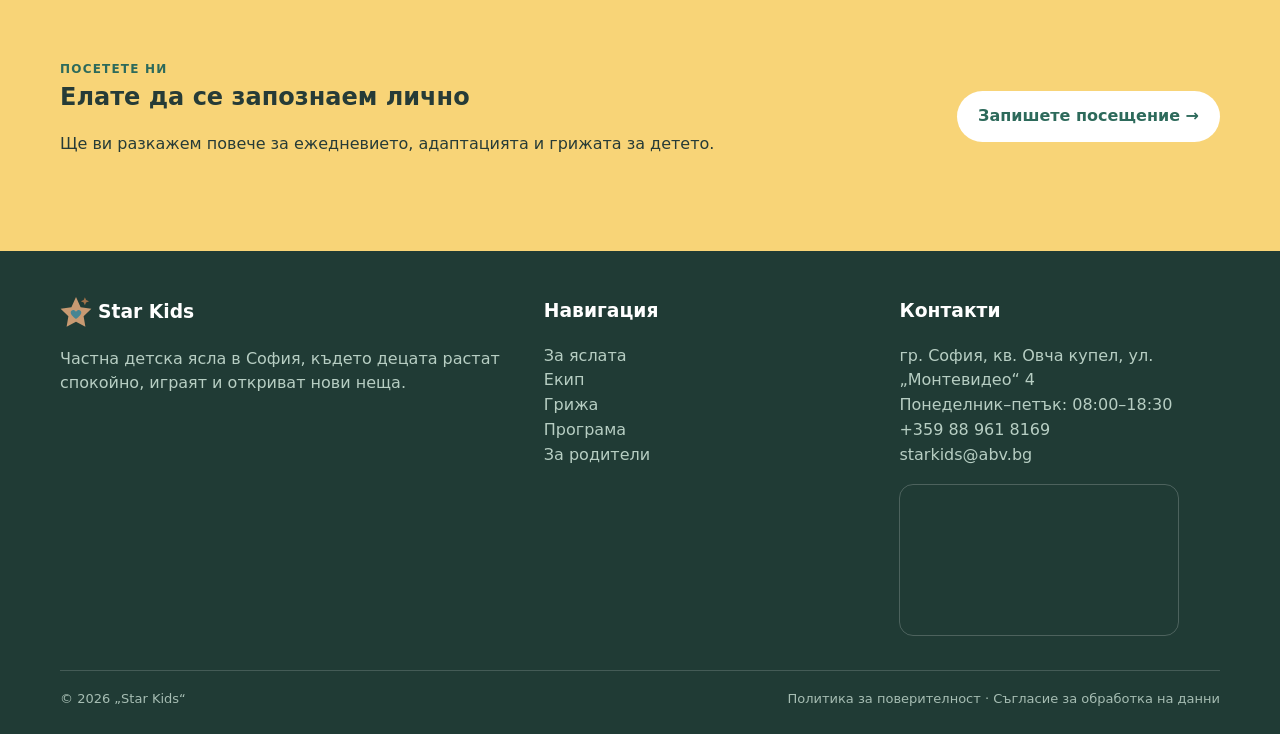
==== commit 9a51a0e7: "Keep announcement bar and navigation sticky together across all pages" ====
--- a/index.html
+++ b/index.html
@@ -82,13 +82,25 @@
     .hero-grid{padding-top:clamp(34px,5vw,72px)}
     @media(max-width:820px){.hero-grid{padding-top:42px}}
     @media(max-width:480px){.hero-grid{padding-top:34px}}
-</style>
+
+    /* Keep the announcement bar and navigation together while scrolling. */
+    html,body{overflow-x:clip}
+    html{scroll-padding-top:calc(var(--site-header-height,180px) + 16px)}
+    .site-header{position:sticky;top:0;z-index:50;background:var(--cream);box-shadow:0 3px 16px rgba(32,59,53,.08)}
+    .site-header .nav{position:static;top:auto}
+  </style>
   <link rel="icon" type="image/svg+xml" href="assets/favicon.svg?v=3">
+  <script src="assets/visit-form-config.js" defer></script>
+  <script src="assets/visit-modal.js?v=1" defer></script>
+  <script src="assets/visit-form.js" defer></script>
+  <script src="assets/site-header.js" defer></script>
 </head>
 <body>
-  <div class="top"><div class="wrap"><span>Записването за новата учебна година е отворено</span><a href="kontakti.html">Запишете посещение →</a></div></div>
-  <header class="nav"><div class="wrap navin"><a class="brand" href="index.html"><span class="mark"><img src="assets/star-kids-logo.svg?v=3" alt="" width="39" height="39" style="display:block;width:100%;height:100%"></span>Star Kids</a><nav class="links" aria-label="Основна навигация"><a href="index.html" aria-current="page">Начало</a><a href="index.html#about">За яслата</a><a href="ekip.html">Екип</a><a href="grizha.html">Грижа</a><a href="programa.html">Програма</a><a href="roditeli.html">За родители</a><a href="vaprosi.html">Въпроси</a><a href="kontakti.html">Контакти</a></nav><a class="btn" href="kontakti.html">Посещение</a></div></header>
-  <main id="top"><section class="hero"><div class="wrap hero-grid"><div><div class="eyebrow">Частна детска ясла · София · 10 месеца – 3 години</div><h1>Място, където детството расте спокойно</h1><p>Целодневна грижа за деца от 10 месеца до 3 години. Малки групи, грижовни педагози и спокоен ден, изпълнен с игра, общуване и открития.</p><div class="actions"><a class="btn" href="kontakti.html">Запишете посещение</a><a class="btn alt" href="programa.html">Вижте програмата</a></div></div><div class="hero-visual"><img class="hero-photo" src="assets/hero-star-kids.png" alt="Деца пред частна детска ясла Star Kids" width="1024" height="677" fetchpriority="high"></div></div></section><section class="trust"><div class="wrap trust-grid"><div class="trust-item"><span>♥</span>Малки групи</div><div class="trust-item"><span>☼</span>Ежедневни разходки</div><div class="trust-item"><span>⌂</span>Домашна атмосфера</div><div class="trust-item"><span>✦</span>Развитие чрез игра</div></div></section><section class="section" id="about"><div class="wrap"><div class="eyebrow">За яслата</div><h2>Тук всяко дете е видяно и чуто</h2><p class="intro">Създадохме ясла, в която децата се чувстват сигурни да бъдат себе си, да опитват нови неща и да се развиват със собствено темпо. Родителите знаят как минава денят, а педагозите познават всяко дете. Всеки ден съчетаваме грижа, игра и ясна структура, за да може детето да се чувства спокойно и уверено.</p><div class="cards"><article class="card"><div class="icon"><svg viewBox="0 0 24 24" aria-hidden="true"><path d="M20.8 8.8c0 5.2-8.8 10-8.8 10s-8.8-4.8-8.8-10A4.8 4.8 0 0 1 12 6.2a4.8 4.8 0 0 1 8.8 2.6Z"/></svg></div><h3>Плавна адаптация</h3><p>Постепенно запознаване с групата и педагозите без излишен стрес. Съобразяваме темпото с нуждите на всяко дете.</p></article><article class="card"><div class="icon"><svg viewBox="0 0 24 24" aria-hidden="true"><path d="M8 3h4v4h4v4h5v5h-5v5h-5v-5H7v-4H3V8h5Z"/></svg></div><h3>Развитие чрез игра</h3><p>Реч, творчество, движение, музика и първи самостоятелни решения, поднесени по естествен и увлекателен начин.</p></article><article class="card"><div class="icon"><svg viewBox="0 0 24 24" aria-hidden="true"><path d="M12 4c-3.2 0-5 2.4-5 5a5 5 0 0 0-3 4.5C4 16 6.2 17 9 17h6c2.8 0 5-1 5-3.5A5 5 0 0 0 17 9c0-2.6-1.8-5-5-5Z"/><path d="M12 17v4M9 21h6"/></svg></div><h3>Активен ден</h3><p>Разходки, активни игри и спокоен ритъм с време за почивка и свободна игра.</p></article><article class="card"><div class="icon"><svg viewBox="0 0 24 24" aria-hidden="true"><circle cx="8" cy="8" r="3"/><circle cx="16" cy="8" r="3"/><path d="M2.5 20c.5-3 2.3-5 5.5-5s5 2 5.5 5M10.5 20c.5-3 2.3-5 5.5-5s5 2 5.5 5"/></svg></div><h3>Малки групи</h3><p>По-малко деца означава повече внимание, по-добро познаване на индивидуалните нужди и по-близка връзка с педагога.</p></article><article class="card"><div class="icon"><svg viewBox="0 0 24 24" aria-hidden="true"><path d="M4 5h16a2 2 0 0 1 2 2v9a2 2 0 0 1-2 2H9l-5 3v-3a2 2 0 0 1-2-2V7a2 2 0 0 1 2-2Z"/><path d="M7 10h10M7 14h6"/></svg></div><h3>Открита комуникация</h3><p>Споделяме важната информация за деня и насърчаваме честния, спокоен диалог с всяко семейство.</p></article><article class="card"><div class="icon"><svg viewBox="0 0 24 24" aria-hidden="true"><path d="m3 11 9-7 9 7v9H3Z"/><path d="M8 20v-6h8v6M9 10h.01M15 10h.01"/></svg></div><h3>Среда, създадена за деца</h3><p>Уютни пространства, естествени материали и достъпни занимания, които насърчават самостоятелността и любопитството.</p></article></div></div></section><section class="section mint" id="program-preview"><div class="wrap"><div class="eyebrow">Дневен режим</div><h2>Ясен и спокоен ритъм всеки ден</h2><p class="intro">Целодневната грижа съчетава занимания, хранене, разходки, почивка и свободна игра.</p><div class="day">
+<div class="site-header">
+  <div class="top"><div class="wrap"><span>Записването за новата учебна година е отворено</span><a href="mailto:starkids@abv.bg" data-visit-open aria-haspopup="dialog" aria-controls="visit-dialog">Запишете посещение →</a></div></div>
+  <header class="nav"><div class="wrap navin"><a class="brand" href="index.html"><span class="mark"><img src="assets/star-kids-logo.svg?v=3" alt="" width="39" height="39" style="display:block;width:100%;height:100%"></span>Star Kids</a><nav class="links" aria-label="Основна навигация"><a href="index.html" aria-current="page">Начало</a><a href="index.html#about">За яслата</a><a href="ekip.html">Екип</a><a href="grizha.html">Грижа</a><a href="programa.html">Програма</a><a href="roditeli.html">За родители</a><a href="vaprosi.html">Въпроси</a><a href="kontakti.html">Контакти</a></nav><a class="btn" href="mailto:starkids@abv.bg" data-visit-open aria-haspopup="dialog" aria-controls="visit-dialog">Посещение</a></div></header>
+</div>
+  <main id="top"><section class="hero"><div class="wrap hero-grid"><div><div class="eyebrow">Частна детска ясла · София · 10 месеца – 3 години</div><h1>Място, където детството расте спокойно</h1><p>Целодневна грижа за деца от 10 месеца до 3 години. Малки групи, грижовни педагози и спокоен ден, изпълнен с игра, общуване и открития.</p><div class="actions"><a class="btn" href="mailto:starkids@abv.bg" data-visit-open aria-haspopup="dialog" aria-controls="visit-dialog">Запишете посещение</a><a class="btn alt" href="programa.html">Вижте програмата</a></div></div><div class="hero-visual"><img class="hero-photo" src="assets/hero-star-kids.png" alt="Деца пред частна детска ясла Star Kids" width="1024" height="677" fetchpriority="high"></div></div></section><section class="trust"><div class="wrap trust-grid"><div class="trust-item"><span>♥</span>Малки групи</div><div class="trust-item"><span>☼</span>Ежедневни разходки</div><div class="trust-item"><span>⌂</span>Домашна атмосфера</div><div class="trust-item"><span>✦</span>Развитие чрез игра</div></div></section><section class="section" id="about"><div class="wrap"><div class="eyebrow">За яслата</div><h2>Тук всяко дете е видяно и чуто</h2><p class="intro">Създадохме ясла, в която децата се чувстват сигурни да бъдат себе си, да опитват нови неща и да се развиват със собствено темпо. Родителите знаят как минава денят, а педагозите познават всяко дете. Всеки ден съчетаваме грижа, игра и ясна структура, за да може детето да се чувства спокойно и уверено.</p><div class="cards"><article class="card"><div class="icon"><svg viewBox="0 0 24 24" aria-hidden="true"><path d="M20.8 8.8c0 5.2-8.8 10-8.8 10s-8.8-4.8-8.8-10A4.8 4.8 0 0 1 12 6.2a4.8 4.8 0 0 1 8.8 2.6Z"/></svg></div><h3>Плавна адаптация</h3><p>Постепенно запознаване с групата и педагозите без излишен стрес. Съобразяваме темпото с нуждите на всяко дете.</p></article><article class="card"><div class="icon"><svg viewBox="0 0 24 24" aria-hidden="true"><path d="M8 3h4v4h4v4h5v5h-5v5h-5v-5H7v-4H3V8h5Z"/></svg></div><h3>Развитие чрез игра</h3><p>Реч, творчество, движение, музика и първи самостоятелни решения, поднесени по естествен и увлекателен начин.</p></article><article class="card"><div class="icon"><svg viewBox="0 0 24 24" aria-hidden="true"><path d="M12 4c-3.2 0-5 2.4-5 5a5 5 0 0 0-3 4.5C4 16 6.2 17 9 17h6c2.8 0 5-1 5-3.5A5 5 0 0 0 17 9c0-2.6-1.8-5-5-5Z"/><path d="M12 17v4M9 21h6"/></svg></div><h3>Активен ден</h3><p>Разходки, активни игри и спокоен ритъм с време за почивка и свободна игра.</p></article><article class="card"><div class="icon"><svg viewBox="0 0 24 24" aria-hidden="true"><circle cx="8" cy="8" r="3"/><circle cx="16" cy="8" r="3"/><path d="M2.5 20c.5-3 2.3-5 5.5-5s5 2 5.5 5M10.5 20c.5-3 2.3-5 5.5-5s5 2 5.5 5"/></svg></div><h3>Малки групи</h3><p>По-малко деца означава повече внимание, по-добро познаване на индивидуалните нужди и по-близка връзка с педагога.</p></article><article class="card"><div class="icon"><svg viewBox="0 0 24 24" aria-hidden="true"><path d="M4 5h16a2 2 0 0 1 2 2v9a2 2 0 0 1-2 2H9l-5 3v-3a2 2 0 0 1-2-2V7a2 2 0 0 1 2-2Z"/><path d="M7 10h10M7 14h6"/></svg></div><h3>Открита комуникация</h3><p>Споделяме важната информация за деня и насърчаваме честния, спокоен диалог с всяко семейство.</p></article><article class="card"><div class="icon"><svg viewBox="0 0 24 24" aria-hidden="true"><path d="m3 11 9-7 9 7v9H3Z"/><path d="M8 20v-6h8v6M9 10h.01M15 10h.01"/></svg></div><h3>Среда, създадена за деца</h3><p>Уютни пространства, естествени материали и достъпни занимания, които насърчават самостоятелността и любопитството.</p></article></div></div></section><section class="section mint" id="program-preview"><div class="wrap"><div class="eyebrow">Дневен режим</div><h2>Ясен и спокоен ритъм всеки ден</h2><p class="intro">Целодневната грижа съчетава занимания, хранене, разходки, почивка и свободна игра.</p><div class="day">
 <div class="dayrow"><b>08:00–09:00</b><span>Посрещане и свободна игра</span></div>
 <div class="dayrow"><b>09:00–09:30</b><span>Закуска</span></div>
 <div class="dayrow"><b>09:30–10:30</b><span>Занимания и творчество</span></div>
@@ -99,13 +111,13 @@
 <div class="dayrow"><b>15:00–15:30</b><span>Следобедна закуска</span></div>
 <div class="dayrow"><b>15:30–16:30</b><span>Игри и допълнителни занимания</span></div>
 <div class="dayrow"><b>16:30–18:30</b><span>Разходка и среща с родителите</span></div>
-</div></div></section><section class="section mint"><div class="wrap split"><div class="photo"><span class="leaf l1">🌼</span><span class="leaf l2">🍃</span></div><div><div class="eyebrow">Нашият подход</div><h2>По-малко формалности — повече истинска грижа</h2><p class="intro">Разполагаме с едно уютно място, затова екипът и родителите бързо се превръщат в общност. Говорим открито за режима, храненето, правилата и развитието на детето.</p><div class="bullets"><div class="bullet"><b>✓</b><span>Ясна ежедневна комуникация с родителите</span></div><div class="bullet"><b>✓</b><span>Разбираеми правила за здраве и безопасност</span></div><div class="bullet"><b>✓</b><span>Уважение към индивидуалното темпо на детето</span></div></div><a class="btn" href="kontakti.html">Елате да се запознаем</a></div></div></section><section class="section" id="parents-preview"><div class="wrap"><div class="eyebrow">За родители</div><h2>Всичко важно преди първия ден</h2><p class="intro">Подготвили сме ясна информация за записването, адаптацията, необходимите документи и месечната такса.</p><div class="cards parent-cards">
+</div></div></section><section class="section mint"><div class="wrap split"><div class="photo"><span class="leaf l1">🌼</span><span class="leaf l2">🍃</span></div><div><div class="eyebrow">Нашият подход</div><h2>По-малко формалности — повече истинска грижа</h2><p class="intro">Разполагаме с едно уютно място, затова екипът и родителите бързо се превръщат в общност. Говорим открито за режима, храненето, правилата и развитието на детето.</p><div class="bullets"><div class="bullet"><b>✓</b><span>Ясна ежедневна комуникация с родителите</span></div><div class="bullet"><b>✓</b><span>Разбираеми правила за здраве и безопасност</span></div><div class="bullet"><b>✓</b><span>Уважение към индивидуалното темпо на детето</span></div></div><a class="btn" href="mailto:starkids@abv.bg" data-visit-open aria-haspopup="dialog" aria-controls="visit-dialog">Елате да се запознаем</a></div></div></section><section class="section" id="parents-preview"><div class="wrap"><div class="eyebrow">За родители</div><h2>Всичко важно преди първия ден</h2><p class="intro">Подготвили сме ясна информация за записването, адаптацията, необходимите документи и месечната такса.</p><div class="cards parent-cards">
 <article class="card"><div class="icon"><svg viewBox="0 0 24 24" aria-hidden="true"><path d="M5 4h14v16H5Z"/><path d="M8 8h8M8 12h8M8 16h5"/></svg></div><h3>Необходими документи</h3><p>Вижте пълния списък с документи за записване.</p><a class="page-back" href="roditeli.html">Вижте документите →</a></article>
 <article class="card"><div class="icon"><svg viewBox="0 0 24 24" aria-hidden="true"><path d="M20 12a8 8 0 1 1-3-6"/><path d="M12 8v5l3 2"/></svg></div><h3>Плавна адаптация</h3><p>Запознаваме детето с групата и екипа постепенно и спокойно.</p><a class="page-back" href="grizha.html">Научете повече →</a></article>
 <article class="card"><div class="icon"><svg viewBox="0 0 24 24" aria-hidden="true"><path d="M12 21s8-4.5 8-11V5l-8-3-8 3v5c0 6.5 8 11 8 11Z"/><path d="M9 12l2 2 4-4"/></svg></div><h3>Месечна такса</h3><p>Таксата включва храна, медицинско обслужване, обучение и консумативи.</p><a class="page-back" href="roditeli.html">Какво включва таксата →</a></article>
 </div></div></section><section class="section" id="photos"><div class="wrap"><div class="eyebrow">Нашето място</div><h2>Уютна среда за малки откриватели</h2><p class="intro">Разгледайте атмосферата, в която децата играят, учат и прекарват своя ден.</p><div class="cards">
 <article class="card" style="padding:0;overflow:hidden"><img src="assets/hero-banner-v3.png" alt="Среда и деца в частна детска ясла „Star Kids“" style="display:block;width:100%;height:230px;object-fit:cover"></article>
-<article class="card" style="padding:0;overflow:hidden"><img src="assets/approach-photo-v2.png" alt="Уютна среда в частна детска ясла „Star Kids“" style="display:block;width:100%;height:230px;object-fit:cover"></article></div></div></section><section class="cta" id="contact-preview"><div class="wrap cta-box"><div><div class="eyebrow">Посетете ни</div><h2>Елате да се запознаем лично</h2><p>Ще ви разкажем повече за ежедневието, адаптацията и грижата за детето.</p></div><a class="btn light" href="kontakti.html">Запишете посещение →</a></div></section></main>
+<article class="card" style="padding:0;overflow:hidden"><img src="assets/approach-photo-v2.png" alt="Уютна среда в частна детска ясла „Star Kids“" style="display:block;width:100%;height:230px;object-fit:cover"></article></div></div></section><section class="cta" id="contact-preview"><div class="wrap cta-box"><div><div class="eyebrow">Посетете ни</div><h2>Елате да се запознаем лично</h2><p>Ще ви разкажем повече за ежедневието, адаптацията и грижата за детето.</p></div><a class="btn light" href="mailto:starkids@abv.bg" data-visit-open aria-haspopup="dialog" aria-controls="visit-dialog">Запишете посещение →</a></div></section></main>
   <footer class="footer"><div class="wrap footgrid"><div><h3><img src="assets/star-kids-logo.svg?v=3" alt="" width="32" height="32" style="vertical-align:middle;margin-right:6px">Star Kids</h3><p>Частна детска ясла в София, където децата растат спокойно, играят и откриват нови неща.</p></div><div><h3>Навигация</h3><p><a href="index.html#about">За яслата</a><br><a href="ekip.html">Екип</a><br><a href="grizha.html">Грижа</a><br><a href="programa.html">Програма</a><br><a href="roditeli.html">За родители</a></p></div><div><h3>Контакти</h3><p>гр. София, кв. Овча купел, ул. „Монтевидео“ 4<br>Понеделник–петък: 08:00–18:30<br><a href="tel:+359889618169">+359 88 961 8169</a><br><a href="mailto:starkids@abv.bg">starkids@abv.bg</a></p><div class="mini-map" style="margin-top:14px;overflow:hidden;border-radius:14px;border:1px solid rgba(255,255,255,.2);max-width:280px"><iframe title="Карта на Частна детска ясла „Star Kids“" src="https://www.google.com/maps?q=%D1%83%D0%BB.%20%D0%9C%D0%BE%D0%BD%D1%82%D0%B5%D0%B2%D0%B8%D0%B4%D0%B5%D0%BE%204%2C%20%D0%A1%D0%BE%D1%84%D0%B8%D1%8F&output=embed" width="100%" height="150" style="display:block;border:0" loading="lazy" referrerpolicy="no-referrer-when-downgrade"></iframe></div></div></div><div class="wrap fine"><span>© 2026 „Star Kids“</span><span>Политика за поверителност · Съгласие за обработка на данни</span></div></footer>
 </body>
 </html>
